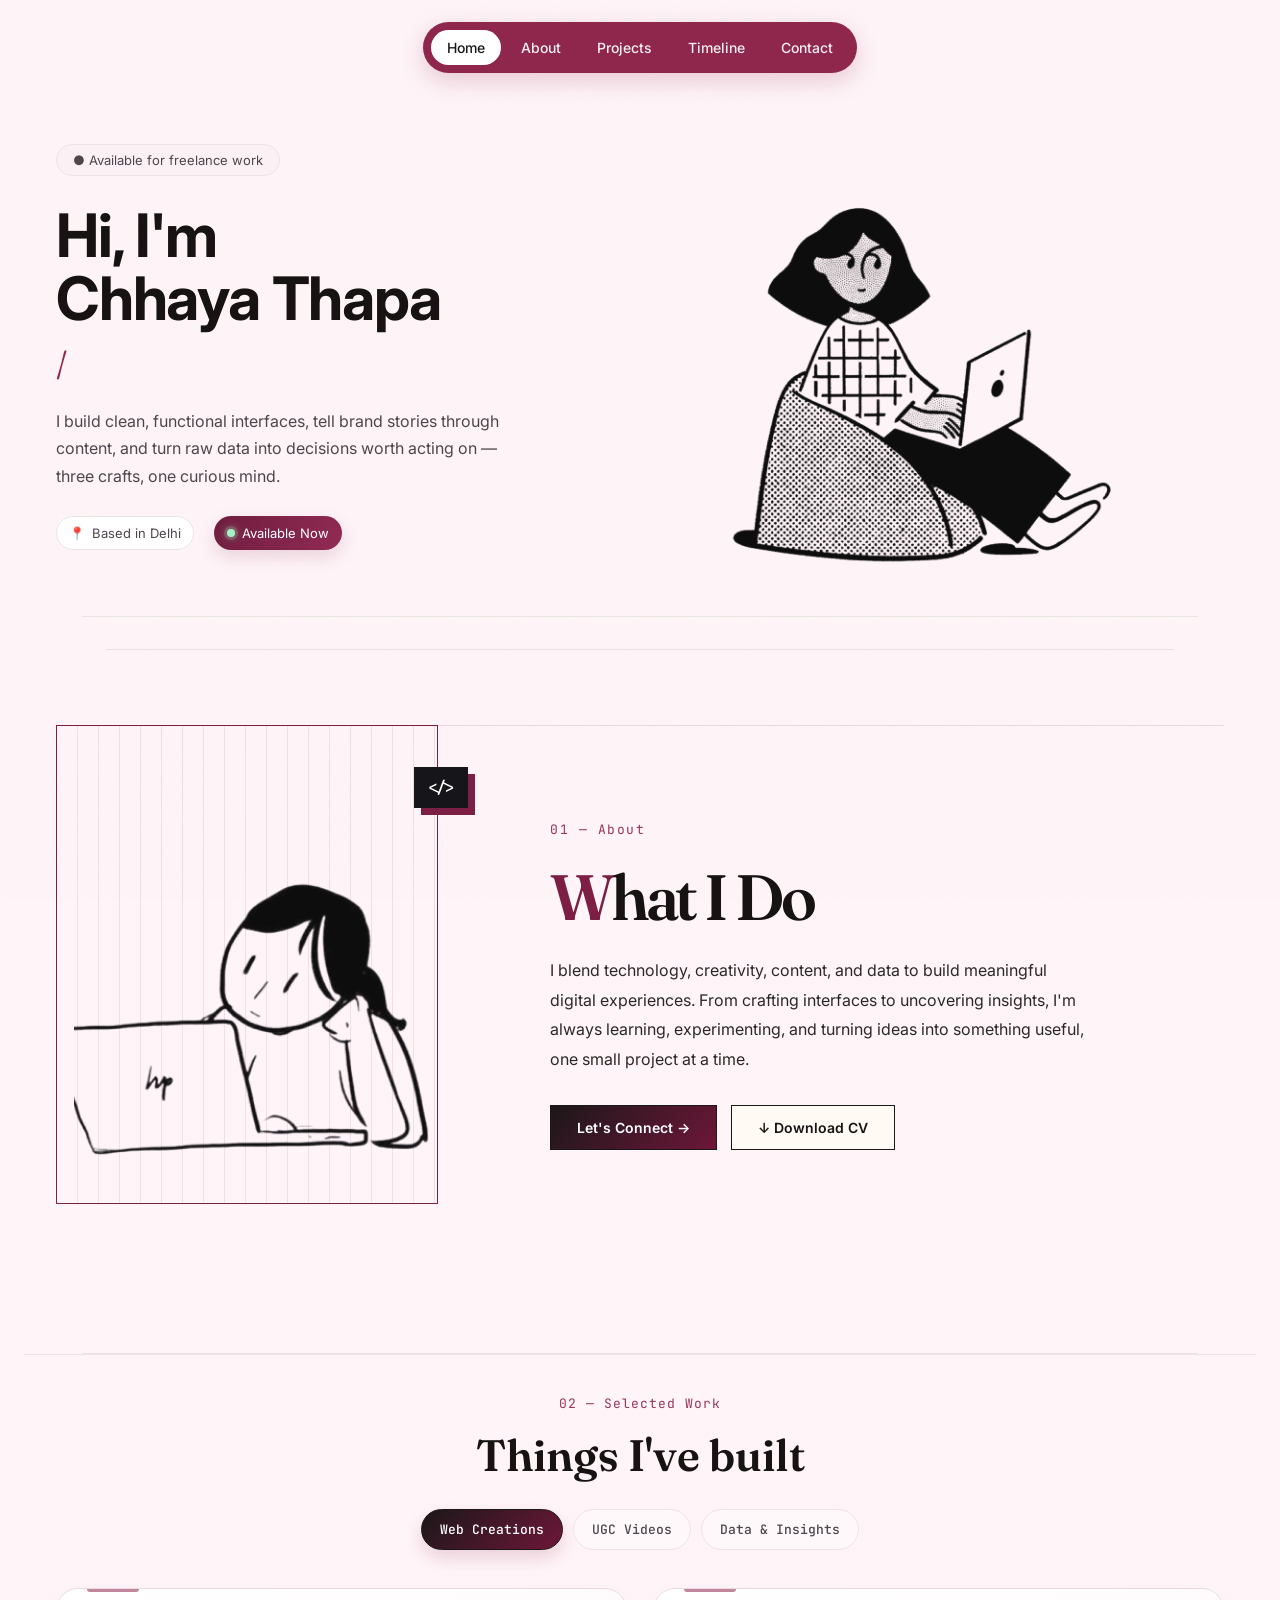
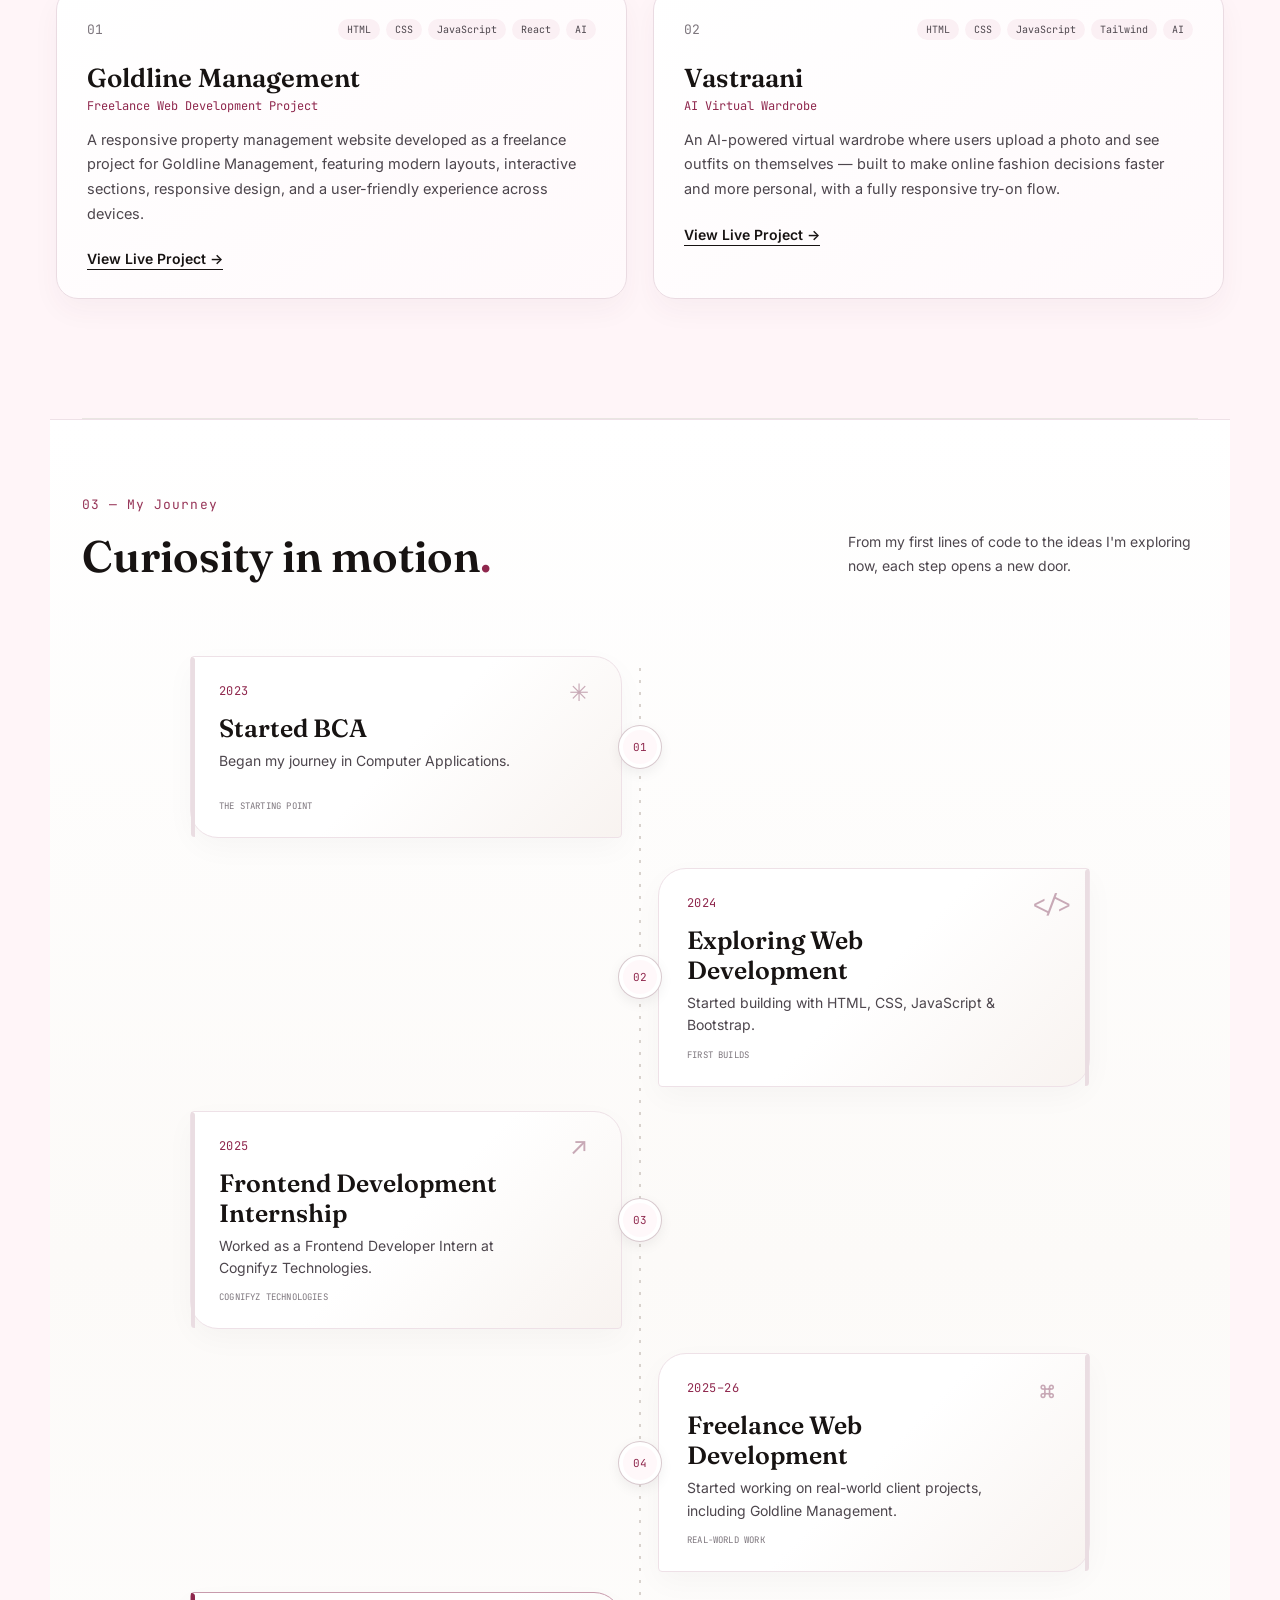
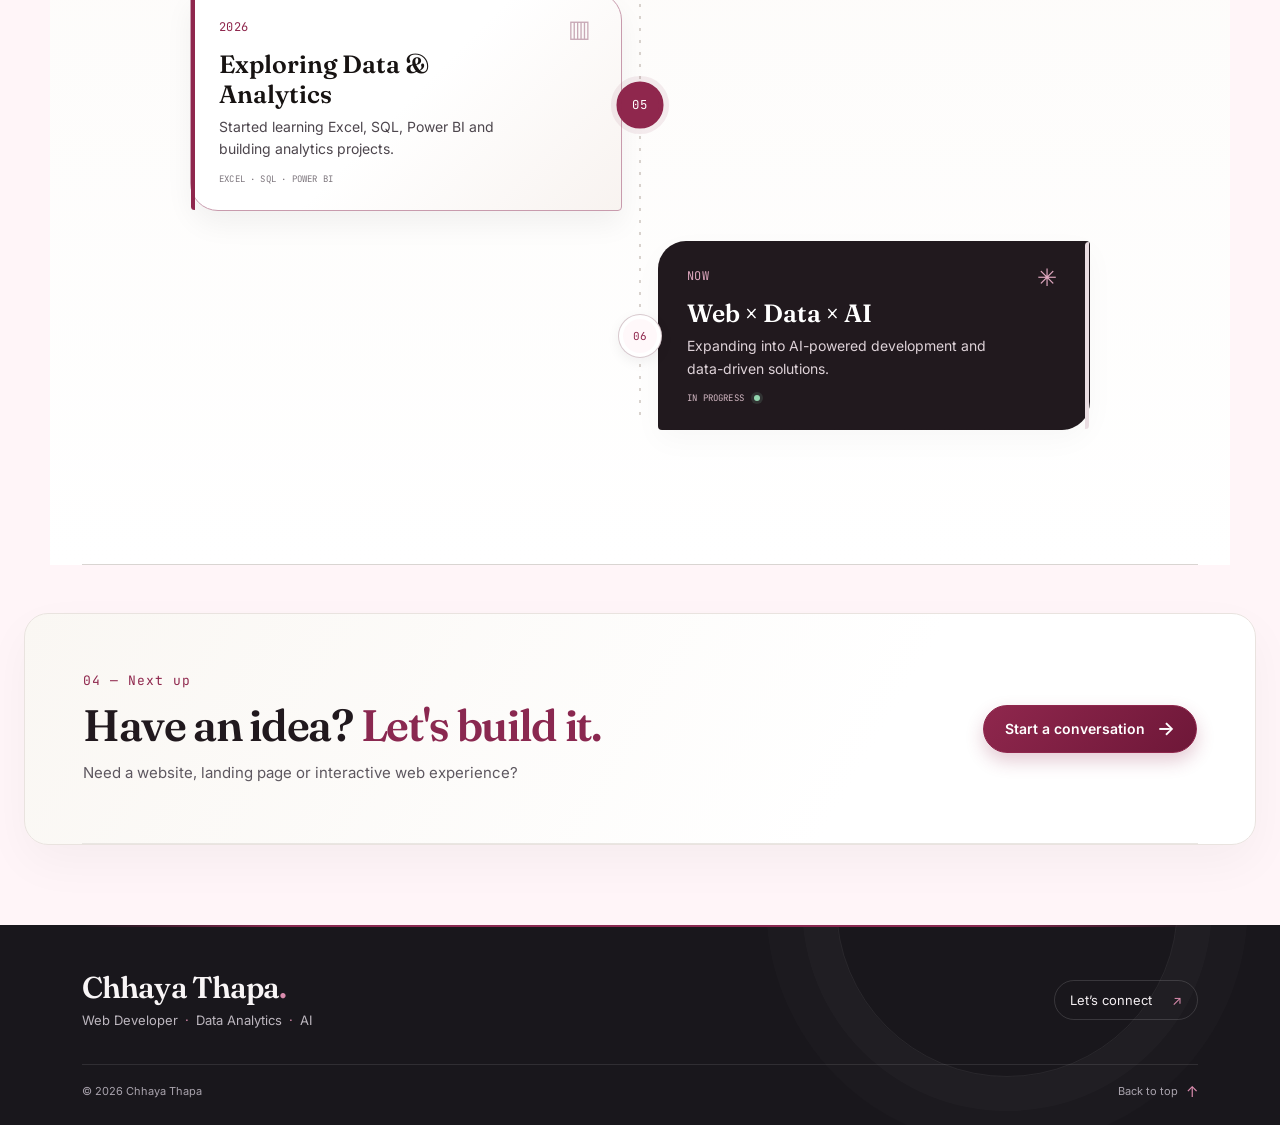
==== index.html @ f6720b54 "first commit" ====
<!DOCTYPE html>
<html lang="en">
  <head>
    <meta charset="UTF-8" />
    <meta name="viewport" content="width=device-width, initial-scale=1.0" />
    <title>
      Chhaya Thapa — Web Developer · Content Creator · Data Analyst
    </title>
    <link rel="preconnect" href="https://fonts.googleapis.com">
    <link rel="preconnect" href="https://fonts.gstatic.com" crossorigin>
    <link href="https://fonts.googleapis.com/css2?family=Fraunces:ital,opsz,wght@0,9..144,500;0,9..144,600;1,9..144,500;1,9..144,600&family=Inter:wght@400;500;600;700;800&family=JetBrains+Mono:wght@400;500&display=swap" rel="stylesheet">
    <link rel="stylesheet" href="style.css" />
  </head>
  <body>
    <div class="noise">
    </div>
    <header class="nav-wrap">
      <nav class="pill-nav">
        <a href="#home" class="nav-link" data-section="home">
          <span>
            Home
          </span>
        </a>
        <a href="#about" class="nav-link" data-section="about">
          <span>
            About
          </span>
        </a>
        <a href="#projects" class="nav-link" data-section="projects">
          <span>
            Projects
          </span>
        </a>
        <a href="#journey" class="nav-link" data-section="journey">
          <span>Timeline</span>
        </a>
        <a href="#contact" class="nav-link" data-section="contact">
          <span>Contact</span>
        </a>
      </nav>
    </header>
    <main>
      <section id="home" class="hero">
        <div class="hero-copy">
          <span class="eyebrow">
            ● Available for freelance work
          </span>
          <h1 class="hero-name">
            Hi, I'm
            <br>
            Chhaya Thapa
          </h1>
          <p class="hero-role">
            <span class="role-loop" id="roleLoop">
            </span>
            <span class="cursor">
              |
            </span>
          </p>
          <p class="hero-desc">
            I build clean, functional interfaces, tell brand stories through content, and turn raw data into decisions worth acting on — three crafts, one curious mind.
          </p>
          <div class="hero-meta">
            <a class="hero-meta-link" href="https://www.google.com/maps/search/?api=1&amp;query=Delhi%2C%20India" target="_blank" rel="noopener noreferrer" aria-label="Open Delhi in Google Maps"><span aria-hidden="true">&#128205;</span> Based in Delhi</a>
            <a class="hero-meta-link" href="https://wa.me/918073522821" target="_blank" rel="noopener noreferrer" aria-label="Message Chhaya on WhatsApp: Available now"><span class="availability-dot" aria-hidden="true"></span> Available Now</a>
          </div>
        </div>
        <div class="hero-art">
          <img src="assets/hero-photo.png" alt="Chhaya at her laptop" class="hero-photo" />
        </div>
      </section>
      <section id="about" class="about">
        <span class="about-rule" aria-hidden="true">
        </span>
        <div class="about-art">
          <img src="assets/about-photo.png" alt="Chhaya working on her laptop" class="about-photo" />
        </div>
        <div class="about-copy">
          <span class="eyebrow-line mono">
            01 — About
          </span>
          <h2>
            What I Do
          </h2>
          <p>
            I blend technology, creativity, content, and data to build meaningful digital experiences. From crafting interfaces to uncovering insights, I'm always learning, experimenting, and turning ideas into something useful, one small project at a time.
          </p>
          <div class="about-cta">
            <a href="contact.html" class="btn btn-primary">
              Let's Connect →
            </a>
            <a href="assets/document/Chhayathapa.pdf" download class="btn btn-outline">
              ↓ Download CV
            </a>
          </div>
        </div>
      </section>
<section id="projects" class="projects">
        <span class="eyebrow-line mono center">02 — Selected Work</span>
        <h2 class="section-heading center">Things I've built</h2>

        <div class="project-tabs" role="tablist" aria-label="Project categories">
          <button class="project-tab active" type="button" role="tab" aria-selected="true" aria-controls="web-creations" id="web-tab" data-project-tab="web-creations">
            Web Creations
          </button>
          <button class="project-tab" type="button" role="tab" aria-selected="false" aria-controls="ugc-videos" id="ugc-tab" data-project-tab="ugc-videos">
            UGC Videos
          </button>
          <button class="project-tab" type="button" role="tab" aria-selected="false" aria-controls="data-insights" id="data-tab" data-project-tab="data-insights">
            Data &amp; Insights
          </button>
        </div>

        <div class="project-panel active" id="web-creations" role="tabpanel" aria-labelledby="web-tab">
          <div class="project-grid">
            <article class="project-card">
              <div class="project-top">
                <span class="project-index mono">01</span>
                <div class="project-stack">
                  <span>HTML</span>
                  <span>CSS</span>
                  <span>JavaScript</span>
                  <span>React</span>
                  <span>AI</span>
                </div>
              </div>
              <h3>Goldline Management</h3>
              <p class="project-sub mono">Freelance Web Development Project</p>
              <p>
                A responsive property management website developed as a freelance project for Goldline Management, featuring modern layouts, interactive sections, responsive design, and a user-friendly experience across devices.
              </p>
              <a href="https://www.goldlinemanagement.com/" target="_blank" rel="noopener" class="project-link">View Live Project →</a>
            </article>

            <article class="project-card">
              <div class="project-top">
                <span class="project-index mono">02</span>
                <div class="project-stack">
                  <span>HTML</span>
                  <span>CSS</span>
                  <span>JavaScript</span>
                  <span>Tailwind</span>
                  <span>AI</span>
                </div>
              </div>
              <h3>Vastraani</h3>
              <p class="project-sub mono">AI Virtual Wardrobe</p>
              <p>
                An AI-powered virtual wardrobe where users upload a photo and see outfits on themselves — built to make online fashion decisions faster and more personal, with a fully responsive try-on flow.
              </p>
              <a href="https://deft-otter-4623ce.netlify.app/" target="_blank" rel="noopener" class="project-link">View Live Project →</a>
            </article>
          </div>
        </div>

        <div class="project-panel" id="ugc-videos" role="tabpanel" aria-labelledby="ugc-tab" hidden>
          <div class="video-grid">
            <article class="video-card">
              <video controls playsinline preload="metadata">
                <source src="assets/videos/ugc-video-1.mp4" type="video/mp4" />
                Your browser does not support video playback.
              </video>
              <div class="video-card-copy">
                <h3>UGC Video 01</h3>
                
              </div>
            </article>

            <article class="video-card">
              <video controls playsinline preload="metadata">
                <source src="assets/videos/ugc-video-2.mp4" type="video/mp4" />
                Your browser does not support video playback.
              </video>
              <div class="video-card-copy">
                <h3>UGC Video 02</h3>
                
              </div>
            </article>
          </div>
        </div>

        <div class="project-panel" id="data-insights" role="tabpanel" aria-labelledby="data-tab" hidden>
          <div class="coming-soon">
            <div class="coming-soon-inner">
              <span class="coming-soon-label">Coming soon</span>
              <h3>Data &amp; Insights</h3>
              <p>A focused collection of dashboards, analyses, and actionable stories is on its way.</p>
            </div>
          </div>
        </div>
      </section>
      <section id="journey" class="journey" aria-labelledby="journey-heading">
        <div class="journey-heading-row">
          <div>
            <span class="eyebrow-line mono">03 — My Journey</span>
            <h2 id="journey-heading" class="section-heading">Curiosity in motion<span class="journey-period">.</span></h2>
          </div>
          <p class="journey-intro">From my first lines of code to the ideas I'm exploring now, each step opens a new door.</p>
        </div>
        <div class="journey-track" aria-label="Career and learning timeline">
          <article class="journey-item"><button class="journey-marker" type="button" aria-pressed="false" aria-label="Highlight 2023, Started BCA">01</button><div class="journey-card"><span class="journey-year mono">2023</span><span class="journey-icon" aria-hidden="true">✳</span><h3>Started BCA</h3><p>Began my journey in Computer Applications.</p><span class="journey-tag mono">The starting point</span></div></article>
          <article class="journey-item"><button class="journey-marker" type="button" aria-pressed="false" aria-label="Highlight 2024, Exploring Web Development">02</button><div class="journey-card"><span class="journey-year mono">2024</span><span class="journey-icon" aria-hidden="true">&lt;/&gt;</span><h3>Exploring Web Development</h3><p>Started building with HTML, CSS, JavaScript &amp; Bootstrap.</p><span class="journey-tag mono">First builds</span></div></article>
          <article class="journey-item"><button class="journey-marker" type="button" aria-pressed="false" aria-label="Highlight 2025, Frontend Development Internship">03</button><div class="journey-card"><span class="journey-year mono">2025</span><span class="journey-icon" aria-hidden="true">↗</span><h3>Frontend Development Internship</h3><p>Worked as a Frontend Developer Intern at Cognifyz Technologies.</p><span class="journey-tag mono">Cognifyz Technologies</span></div></article>
          <article class="journey-item"><button class="journey-marker" type="button" aria-pressed="false" aria-label="Highlight 2025 to 2026, Freelance Web Development">04</button><div class="journey-card"><span class="journey-year mono">2025–26</span><span class="journey-icon" aria-hidden="true">⌘</span><h3>Freelance Web Development</h3><p>Started working on real-world client projects, including Goldline Management.</p><span class="journey-tag mono">Real-world work</span></div></article>
          <article class="journey-item"><button class="journey-marker" type="button" aria-pressed="false" aria-label="Highlight 2026, Exploring Data and Analytics">05</button><div class="journey-card"><span class="journey-year mono">2026</span><span class="journey-icon" aria-hidden="true">▥</span><h3>Exploring Data &amp; Analytics</h3><p>Started learning Excel, SQL, Power BI and building analytics projects.</p><span class="journey-tag mono">Excel · SQL · Power BI</span></div></article>
          <article class="journey-item journey-next is-current"><button class="journey-marker" type="button" aria-pressed="true" aria-label="Highlight now, Web, Data, and AI">06</button><div class="journey-card"><span class="journey-year mono">NOW</span><span class="journey-icon journey-spark" aria-hidden="true">✳</span><h3>Web × Data × AI</h3><p>Expanding into AI-powered development and data-driven solutions.</p><span class="journey-tag mono">In progress <span class="live-dot"></span></span></div></article>
        </div>
      </section>
      <section id="contact" class="contact-cta" aria-labelledby="contact-heading">
        <div class="contact-copy">
          <span class="eyebrow-line mono">04 — Next up</span>
          <h2 id="contact-heading">Have an idea? <span>Let's build it.</span></h2>
          <p>Need a website, landing page or interactive web experience?</p>
        </div>
        <a class="contact-open" href="contact.html">
          Start a conversation <span aria-hidden="true">→</span>
        </a>
      </section>
    </main>
    <footer class="site-footer" aria-label="Portfolio footer">
      <div class="footer-topline" aria-hidden="true"></div>
      <div class="footer-main">
        <div class="footer-brand">
          <a class="footer-name" href="#home">Chhaya Thapa<span>.</span></a>
          <p>Web Developer <i>·</i> Data Analytics <i>·</i> AI</p>
        </div>
        <nav class="footer-socials" aria-label="Contact links">
          <a class="footer-social" href="contact.html">Let’s connect <span aria-hidden="true">↗</span></a>
        </nav>
      </div>
      <div class="footer-bottom">
        <span>© 2026 Chhaya Thapa</span>
        <a href="#home" class="footer-back-top">Back to top <span aria-hidden="true">↑</span></a>
      </div>
    </footer>
    <script src="script.js">
    </script>
  </body>
</html>
---- style.css ----
:root {
  --paper: #fff8fa;
  --ink: #1b1719;
  --soft: #4d464d;
  --muted: #7d767d;
  --line: #eee1e7;
  --badge: #fbf0f4;
  --accent: #8f274d;
  --accent-deep: #6e1738;
  --accent-warm: #d97744;
  --water: #edf5f4;
  --shadow-soft: rgba(27, 23, 25, 0.12);
}
* {
  box-sizing: border-box;
  margin: 0;
  padding: 0;
}
html {
  scroll-behavior: smooth;
}
button,
a[href],
.btn,
.nav-link,
.project-tab,
.journey-marker,
.contact-open,
.hero-meta-link,
.project-link {
  cursor: pointer;
}
section[id] {
  scroll-margin-top: 110px;
}
body {
  background: #fff5f8;
  color: #171312;
  font-family: Inter,sans-serif;
  overflow-x: hidden;
}
.mono {
  font-family: 'JetBrains Mono',monospace;
}
a {
  color: inherit;
  text-decoration: none;
}
img {
  display: block;
  max-width: 100%;
}
.noise {
  position: fixed;
  inset: 0;
  pointer-events: none;
  z-index: 0;
  opacity: .03;
  background-image: url("data:image/svg+xml,%3Csvg xmlns='http://www.w3.org/2000/svg' width='120' height='120'%3E%3Cfilter id='n'%3E%3CfeTurbulence type='fractalNoise' baseFrequency='.9' numOctaves='2' stitchTiles='stitch'/%3E%3C/filter%3E%3Crect width='100%25' height='100%25' filter='url(%23n)'/%3E%3C/svg%3E");
}
.nav-wrap {
  position: sticky;
  top: 0;
  z-index: 5;
  display: flex;
  justify-content: center;
  padding: 22px 24px 0;
}
.pill-nav {
  display: flex;
  gap: 4px;
  padding: 8px;
  border-radius: 999px;
  background: var(--accent);
  box-shadow: 0 8px 24px #8f274d35;
}
.nav-link {
  color: #f2f0ee;
  padding: 9px 16px;
  border-radius: 999px;
  font-size: 14px;
  font-weight: 500;
  transition: background-color .28s ease, color .28s ease, transform .28s ease, box-shadow .25s ease;
}
.nav-link.active {
  background: #fff;
  color: var(--ink);
}
.nav-link:hover {
  background: #ffffff20;
  transform: translateY(-1px);
}
.nav-link.active:hover {
  background: #fff;
}
.nav-link:active,
.btn:active,
.project-tab:active,
.contact-open:active,
.hero-meta-link:active,
.project-link:active {
  transform: scale(0.98);
}
.hero,.about,.projects {
  position: relative;
  z-index: 1;
  width: min(1280px, calc(100% - 48px));
  max-width: none;
  margin: auto;
  padding-left: clamp(18px, 3vw, 32px);
  padding-right: clamp(18px, 3vw, 32px);
}
.hero {
  display: grid;
  grid-template-columns: 1fr 1fr;
  gap: 30px;
  align-items: center;
  padding-top: 28px;
  padding-bottom: 24px;
  min-height: 420px;
}
.eyebrow {
  display: inline-block;
  margin-bottom: 28px;
  padding: 7px 16px;
  border: 1px solid var(--line);
  border-radius: 999px;
  background: var(--badge);
  color: var(--soft);
  font-size: 13px;
}
.hero-name {
  margin-bottom: 14px;
  font-size: clamp(40px,5.4vw,60px);
  line-height: 1.05;
  letter-spacing: -.02em;
}
.hero-role {
  min-height: 42px;
  margin-bottom: 22px;
  color: var(--accent);
  font: italic 600 clamp(24px,2.6vw,32px) Fraunces,serif;
}
.cursor {
  animation: blink 1s step-start infinite;
}
@keyframes blink {
  50% {
    opacity: 0;
  }
}
.hero-desc {
  max-width: 480px;
  margin-bottom: 26px;
  color: var(--soft);
  font-size: 16px;
  line-height: 1.7;
}
.hero-meta {
  display: flex;
  gap: 20px;
  flex-wrap: wrap;
  color: var(--soft);
  font-size: 14px;
}
.hero-meta-link {
  display: inline-flex;
  align-items: center;
  gap: 7px;
  padding: 8px 12px;
  border: 1px solid #e9e6e2;
  border-radius: 999px;
  background: #fff;
  color: var(--soft);
  font-size: 13px;
  transition: border-color .2s ease, background-color .2s ease, color .2s ease, transform .2s ease, box-shadow .2s ease;
}
.hero-meta-link:hover {
  transform: translateY(-2px) scale(1.01);
  border-color: #d8bdc8;
  background: linear-gradient(135deg, #fff9f8 0%, #fef3ee 100%);
  color: var(--ink);
  box-shadow: 0 7px 16px #16151a0d;
}
.hero-meta-link:focus-visible { outline: 2px solid var(--accent); outline-offset: 3px; }
.availability-dot { width: 8px; height: 8px; border-radius: 50%; background: #38a878; box-shadow: 0 0 0 3px #38a87820; }
.hero-art {
  display: flex;
  justify-content: center;
  align-items: center;
  padding-top: 12px;
}
.hero-photo {
  width: min(100%, 480px);
  max-width: 480px;
  filter: grayscale(1) contrast(1.05);
  opacity: 0.95;
}
#about.about {
  position: relative;
  isolation: isolate;
  display: grid;
  grid-template-columns: minmax(250px,.75fr) minmax(0,1.25fr);
  gap: clamp(42px,7vw,100px);
  margin-top: 32px;
  padding-top: 76px;
  padding-bottom: 128px;
  border-top: 0;
}
#about.about::before {
  content: "";
  position: absolute;
  inset: 0 max(32px,calc((100vw - 1116px)/2)) 0;
  z-index: -1;
  background: transparent;
  border-block: 1px solid #eedfe5;
}
#about .about-rule {
  position: absolute;
  top: 76px;
  left: 32px;
  right: 32px;
  height: 1px;
  background: #e8d7df;
}
#about .about-art {
  position: relative;
  display: flex;
  justify-content: flex-start;
  padding: 18px 0 0 18px;
}
#about .about-art::before {
  content: "";
  position: absolute;
  inset: 0 22px 22px 0;
  border: 1px solid #7d1f45;
  background: repeating-linear-gradient(90deg,transparent 0 20px,#7d1f451a 20px 21px);
}
#about .about-art::after {
  content: "</>";
  position: absolute;
  z-index: 2;
  right: -8px;
  top: 42px;
  padding: 10px 12px;
  background: #16151a;
  color: #fff;
  font: 500 16px 'JetBrains Mono',monospace;
  box-shadow: 7px 7px 0 #7d1f45;
}
#about .about-photo {
  position: relative;
  z-index: 1;
  width: 100%;
  max-width: 390px;
  aspect-ratio: 4/5;
  object-fit: cover;
  filter: saturate(.88);
  transition: transform .45s ease,filter .45s ease;
}
#about .about-art:hover .about-photo {
  transform: translate(7px,-7px);
  filter: saturate(1);
}
#about .about-copy {
  position: relative;
  max-width: 590px;
  padding: 20px 0 0;
}
#about .eyebrow-line {
  margin-bottom: 22px;
  letter-spacing: .12em;
}
#about h2 {
  margin-bottom: 23px;
  font-size: clamp(42px,5vw,66px);
  letter-spacing: -.055em;
}
#about h2::first-letter {
  color: #7d1f45;
}
#about p {
  max-width: 540px;
  margin-bottom: 0;
  font-size: 16px;
  line-height: 1.85;
}
#about .about-cta {
  margin-top: 31px;
}
#about .btn {
  border-radius: 0;
}
#about .btn-outline {
  background: #fffaf4;
}
.about {
  display: grid;
  grid-template-columns: .8fr 1.2fr;
  gap: 56px;
  align-items: center;
  padding-top: 34px;
  padding-bottom: 110px;
  border-top: 0;
}
.about-art {
  display: flex;
  justify-content: center;
}
.about-photo {
  width: 100%;
  max-width: 420px;
  filter: grayscale(1) contrast(1.15);
  opacity: 0.95;
}
.eyebrow-line {
  display: block;
  margin-bottom: 18px;
  color: rgba(143, 39, 77, 0.94);
  font-size: 13px;
  letter-spacing: .08em;
}
.about h2,.section-heading {
  margin-bottom: 20px;
  font: 600 clamp(30px,3.4vw,42px)/1.15 Fraunces,serif;
}
.about p {
  max-width: 580px;
  margin-bottom: 32px;
  color: #2b2928;
  font-size: 16px;
  line-height: 1.75;
}
.about-cta {
  display: flex;
  gap: 14px;
  flex-wrap: wrap;
}
.btn {
  display: inline-flex;
  align-items: center;
  padding: 13px 26px;
  border: 1.5px solid var(--ink);
  border-radius: 999px;
  font-size: 14px;
  font-weight: 600;
  transition: transform .18s ease, box-shadow .18s ease, background .18s ease, border-color .18s ease, color .18s ease;
}
.btn:hover {
  transform: translateY(-2px) scale(1.01);
  box-shadow: 0 12px 22px rgba(127, 36, 76, 0.12);
}
.btn-primary {
  background: linear-gradient(135deg, var(--ink) 0%, var(--accent-deep) 100%);
  color: #fff;
}
.btn-primary:hover {
  background: linear-gradient(135deg, var(--accent) 0%, var(--accent-deep) 100%);
  border-color: var(--accent);
}
.btn-outline:hover {
  background: var(--ink);
  color: #fff;
}
.projects {
  padding-top: 40px;
  padding-bottom: 120px;
  border-top: 1px solid var(--line);
}
.journey {
  position: relative;
  z-index: 1;
  width: min(1280px, calc(100% - 48px));
  max-width: none;
  margin: 0 auto;
  padding: 62px clamp(18px, 3vw, 32px) 120px;
  border-top: 1px solid var(--line);
}
.journey .section-heading { margin-bottom: 12px; }
.journey-period { color: var(--accent); }
.journey-intro {
  max-width: 480px;
  margin: 0 auto 48px;
  color: var(--soft);
  font-size: 14px;
  line-height: 1.7;
  text-align: center;
}
.journey-track {
  --journey-line: #e2d9d4;
  position: relative;
  display: grid;
  grid-template-columns: repeat(5, minmax(0, 1fr));
  gap: 18px;
}
.journey-track::before {
  content: "";
  position: absolute;
  top: 19px;
  right: 9%;
  left: 9%;
  height: 1px;
  background: linear-gradient(90deg, var(--accent), var(--journey-line) 82%);
}
.journey-item { position: relative; min-width: 0; }
.journey-marker {
  position: relative;
  z-index: 1;
  display: grid;
  width: 39px;
  height: 39px;
  margin: 0 0 16px 12px;
  place-items: center;
  border: 1px solid #d8c9ce;
  border-radius: 50%;
  background: var(--paper);
  color: var(--accent);
  cursor: pointer;
  font: 11px 'JetBrains Mono', monospace;
  transition: transform .2s ease, background .2s ease, color .2s ease, box-shadow .2s ease;
}
.journey-item.is-current .journey-marker,
.journey-marker:hover,
.journey-marker:focus-visible {
  transform: scale(1.1);
  border-color: var(--accent);
  outline: none;
  background: var(--accent);
  color: #fff;
  box-shadow: 0 0 0 5px #7d1f4514;
}
.journey-card {
  min-height: 174px;
  padding: 18px 16px;
  border: 1px solid var(--line);
  background: linear-gradient(150deg, #fff 65%, #fbf7f4);
  transition: transform .22s ease, border-color .22s ease, box-shadow .22s ease;
}
.journey-item.is-current .journey-card,
.journey-item:hover .journey-card {
  transform: translateY(-4px);
  border-color: #c89bad;
  box-shadow: 0 14px 28px #16151a0d;
}
.journey-year {
  display: block;
  margin-bottom: 12px;
  color: var(--accent);
  font-size: 12px;
  letter-spacing: .04em;
}
.journey-card h3 {
  margin-bottom: 7px;
  font: 600 19px/1.2 Fraunces, serif;
}
.journey-card p { min-height: 40px; color: var(--soft); font-size: 12px; line-height: 1.6; }
.journey-tag {
  display: inline-block;
  margin-top: 12px;
  color: var(--muted);
  font-size: 9px;
  letter-spacing: .02em;
  text-transform: uppercase;
}
.journey-next .journey-card { border-style: dashed; }
.journey-heading-row { display: flex; align-items: end; justify-content: space-between; gap: 32px; margin-bottom: 50px; }
.journey-heading-row .section-heading { margin-bottom: 0; }
.journey-heading-row .journey-intro { max-width: 340px; margin: 0 0 4px; text-align: left; }
.journey-track { display: grid; grid-template-columns: repeat(3, minmax(0, 1fr)); gap: 18px; }
.journey-track::before { display: none; }
.journey-item { padding-top: 28px; }
.journey-marker { position: absolute; top: 0; left: 18px; width: 34px; height: 34px; margin: 0; border-radius: 10px; }
.journey-card { position: relative; min-height: 205px; padding: 22px; border-radius: 3px 22px 3px 22px; background: linear-gradient(145deg,#fff 45%,#faf5f3); }
.journey-card::before { content: ""; position: absolute; inset: 0 auto 0 0; width: 3px; background: #eadde2; transition: background .2s ease; }
.journey-item.is-current .journey-card::before,.journey-item:hover .journey-card::before { background: var(--accent); }
.journey-card h3 { max-width: 240px; font-size: 21px; }
.journey-card p { max-width: 270px; min-height: 38px; font-size: 13px; }
.journey-year { font-size: 13px; }
.journey-icon { position: absolute; top: 17px; right: 18px; color: #c8a9b6; font: 22px 'JetBrains Mono', monospace; }
.journey-next .journey-card { background: #21191e; color: #fff; border-color: #21191e; }
.journey-next .journey-card p { color: #ded2d8; }
.journey-next .journey-year,.journey-next .journey-icon { color: #dfa8bf; }
.journey-next .journey-tag { color: #d2b7c2; }
.live-dot { display: inline-block; width: 6px; height: 6px; margin-left: 5px; border-radius: 50%; background: #93d6af; box-shadow: 0 0 0 3px #93d6af24; }
.journey {
  max-width: 1180px;
  padding: 76px 32px 132px;
  overflow: hidden;
  background: linear-gradient(180deg, #fff 0%, #fcfaf8 48%, #fff 100%);
}
.journey-heading-row { margin-bottom: 68px; }
.journey-heading-row .journey-intro { max-width: 350px; }
.journey-track {
  --journey-progress: 0%;
  display: grid;
  grid-template-columns: 1fr;
  gap: 24px;
  max-width: 900px;
  margin: 0 auto;
}
.journey-track::before {
  display: block;
  top: 18px; bottom: 18px; left: 50%; right: auto;
  width: 2px; height: auto;
  background: repeating-linear-gradient(to bottom, #d8d2cd 0 3px, transparent 3px 12px);
  transform: translateX(-50%);
}
.journey-track::after {
  content: ""; position: absolute; z-index: 0;
  top: 18px; left: calc(50% - 1px); width: 2px;
  height: var(--journey-progress); background: var(--accent);
  transition: height .2s ease;
}
.journey-item {
  display: flex; position: relative; min-height: 194px;
  padding: 0 52% 0 0; align-items: center;
  opacity: 0; transform: translateY(24px);
  transition: opacity .55s ease, transform .55s ease;
}
.journey-item.is-visible { opacity: 1; transform: translateY(0); }
.journey-item:nth-child(even) { justify-content: flex-end; padding: 0 0 0 52%; }
.journey-marker {
  position: absolute; z-index: 2; top: 50%; left: 50%;
  width: 42px; height: 42px; margin: 0; border: 4px solid #fff;
  border-radius: 50%; background: var(--paper);
  box-shadow: 0 0 0 1px #d8c9ce, 0 4px 14px #16151a12;
  transform: translate(-50%, -50%);
}
.journey-item.is-current .journey-marker,.journey-marker:hover,.journey-marker:focus-visible {
  transform: translate(-50%, -50%) scale(1.12);
}
.journey-card {
  width: 100%; min-height: 168px; padding: 24px 28px;
  border-radius: 4px 28px 4px 28px; box-shadow: 0 10px 30px #16151a08;
}
.journey-item:nth-child(even) .journey-card { border-radius: 28px 4px 28px 4px; }
.journey-card::before { width: 4px; border-radius: inherit; }
.journey-item:nth-child(even) .journey-card::before { inset: 0 0 0 auto; }
.journey-card h3 { font-size: clamp(20px, 2.2vw, 25px); }
.journey-card p { max-width: 330px; font-size: 14px; }
.journey-icon { top: 23px; right: 25px; font-size: 24px; }
.journey-item:nth-child(even) .journey-icon { right: auto; left: 25px; }
.journey-year { font-size: 12px; }
.journey-item:not(.journey-next) .journey-card { background: linear-gradient(135deg,#fff 50%,#f8f3f0); }
.journey-item.is-current .journey-card { border-color: #c89bad; }
@media (max-width: 700px) {
  .journey { padding: 56px 24px 90px; }
  .journey-track { gap: 14px; }
  .journey-track::before,.journey-track::after { left: 21px; }
  .journey-item,.journey-item:nth-child(even) {
    min-height: 0; padding: 12px 0 12px 56px; justify-content: flex-start;
  }
  .journey-marker { top: 50%; left: 21px; width: 40px; height: 40px; }
  .journey-card,.journey-item:nth-child(even) .journey-card {
    min-height: 0; padding: 22px 20px; border-radius: 4px 22px 4px 22px;
  }
  .journey-item:nth-child(even) .journey-card::before { inset: 0 auto 0 0; }
  .journey-item:nth-child(even) .journey-icon { right: 20px; left: auto; }
  .journey-card p { min-height: 0; }
}
@media (prefers-reduced-motion: reduce) {
  .journey-item { opacity: 1; transform: none; transition: none; }
  html { scroll-behavior: auto; }
}
.center {
  text-align: center;
}
.section-heading {
  margin-bottom: 48px;
  font-size: clamp(30px,3.6vw,44px);
}
.project-grid {
  display: grid;
  grid-template-columns: repeat(2,1fr);
  gap: 26px;
}
.project-card {
  position: relative;
  overflow: hidden;
  padding: 30px;
  border: 1px solid #eadbe2;
  border-radius: 22px;
  background: linear-gradient(145deg, #fff 0%, #fff9fb 100%);
  box-shadow: 0 12px 28px #62243a0b;
  transition: transform .24s ease, border-color .24s ease, box-shadow .24s ease;
}
.project-card::before {
  content: "";
  position: absolute;
  top: 0;
  left: 30px;
  width: 52px;
  height: 3px;
  border-radius: 0 0 4px 4px;
  background: var(--accent);
  opacity: .55;
  transition: width .24s ease, opacity .24s ease;
}
.project-card:hover {
  transform: translateY(-5px);
  border-color: #d8b5c4;
  box-shadow: 0 18px 36px #62243a16;
}
.project-card:hover::before {
  width: calc(100% - 60px);
  opacity: 1;
}
.project-top {
  display: flex;
  justify-content: space-between;
  align-items: center;
  margin-bottom: 22px;
}
.project-index {
  color: var(--muted);
  font-size: 13px;
}
.project-stack {
  display: flex;
  gap: 6px;
  justify-content: flex-end;
  flex-wrap: wrap;
}
.project-stack span {
  padding: 4px 9px;
  border-radius: 999px;
  background: var(--badge);
  color: var(--soft);
  font: 10px 'JetBrains Mono',monospace;
}
.project-card h3 {
  margin-bottom: 4px;
  font: 600 26px Fraunces,serif;
}
.project-sub {
  margin-bottom: 14px!important;
  color: var(--accent)!important;
  font-size: 12px!important;
}
.project-card>p:not(.project-sub) {
  margin-bottom: 22px;
  color: var(--soft);
  font-size: 14.5px;
  line-height: 1.7;
}
.project-link {
  padding-bottom: 2px;
  border-bottom: 1.5px solid;
  font-size: 14px;
  font-weight: 600;
}
.project-link:hover {
  color: var(--accent);
  border-color: var(--accent);
}
.project-tabs {
  display: flex;
  justify-content: center;
  gap: 10px;
  flex-wrap: wrap;
  margin: -20px 0 38px;
}
.project-tab {
  padding: 11px 18px;
  border: 1px solid var(--line);
  border-radius: 999px;
  background: var(--paper);
  color: var(--soft);
  cursor: pointer;
  font: 500 13px 'JetBrains Mono', monospace;
  transition: transform .18s ease, border-color .18s ease, background .18s ease, color .18s ease, box-shadow .18s ease;
}
.project-tab:hover,
.project-tab:focus-visible {
  border-color: var(--accent);
  color: var(--accent);
  outline: none;
  transform: translateY(-1px);
  box-shadow: 0 8px 16px rgba(143, 39, 77, 0.08);
}
.project-tab.active {
  border-color: var(--ink);
  background: linear-gradient(135deg, var(--ink) 0%, var(--accent-deep) 100%);
  color: #fff;
  box-shadow: 0 8px 18px rgba(143, 39, 77, 0.18);
}
.project-panel {
  display: none;
  animation: panel-in .3s ease both;
}
.project-panel.active {
  display: block;
}
.video-grid {
  display: grid;
  grid-template-columns: repeat(2, minmax(0, 1fr));
  gap: 26px;
}
.video-card {
  overflow: hidden;
  border: 1px solid var(--line);
  border-radius: 24px;
  background: var(--badge);
}
.video-card video {
  width: 100%;
  aspect-ratio: 9 / 16;
  max-height: 560px;
  background: var(--ink);
  object-fit: cover;
}
.video-card-copy {
  padding: 18px 20px 20px;
}
.video-card h3 {
  margin-bottom: 5px;
  font: 600 23px Fraunces, serif;
}
.coming-soon {
  display: grid;
  min-height: 300px;
  place-items: center;
  border: 1px dashed #cfc8c0;
  border-radius: 24px;
  background: linear-gradient(135deg, var(--badge), var(--paper));
  text-align: center;
}
.coming-soon-inner {
  max-width: 360px;
  padding: 32px;
}
.coming-soon-label {
  display: inline-block;
  margin-bottom: 16px;
  color: var(--accent);
  font: 500 12px 'JetBrains Mono', monospace;
  letter-spacing: .08em;
  text-transform: uppercase;
}
.coming-soon h3 {
  margin-bottom: 12px;
  font: 600 clamp(28px, 4vw, 42px) Fraunces, serif;
}
.coming-soon p {
  color: var(--soft);
  line-height: 1.6;
}
@keyframes panel-in {
  from {
    opacity: 0;
    transform: translateY(8px);
  }
  to {
    opacity: 1;
    transform: translateY(0);
  }
}
@media(max-width:860px) {
  .hero {
    grid-template-columns: 1fr;
    padding-top: 40px;
  }
  .hero-art {
    display: none;
  }
  .about {
    grid-template-columns: 1fr;
  }
  .about-art {
    max-width: 320px;
    margin: auto;
  }
  .about-photo {
    max-width: 280px;
  }
  .project-grid {
    grid-template-columns: 1fr;
  }
  .video-grid {
    grid-template-columns: 1fr;
  }
  .nav-link {
    padding: 9px 14px;
    font-size: 13px;
  }
  .journey { padding-top: 50px; }
  .journey-heading-row { display: block; margin-bottom: 36px; }
  .journey-heading-row .journey-intro { margin: 14px 0 0; }
  .journey-track { grid-template-columns: repeat(2, minmax(0, 1fr)); gap: 14px; }
  .journey-item { padding-top: 25px; }
  .journey-card { min-height: 205px; padding: 18px 15px; }
  .journey-marker { left: 12px; }
  .journey-card p { min-height: 0; }
}
@media(max-width:420px) {
  .about-photo {
    max-width: 220px;
  }
  .journey { padding-right: 25px; padding-left: 25px; }
  .journey-intro { margin-bottom: 34px; }
  .journey-track { grid-template-columns: 1fr; gap: 12px; }
  .journey-item { padding-top: 22px; }
  .journey-marker { left: 13px; width: 32px; height: 32px; }
  .journey-card { min-height: 0; padding: 20px; }
  .journey-card h3 { font-size: 20px; }
}
@media(max-width:860px) and (min-width:701px) {
  .journey-track { grid-template-columns: 1fr; }
  .journey-item { padding-right: 52%; }
  .journey-item:nth-child(even) { padding-right: 0; padding-left: 52%; }
  .journey-marker { left: 50%; }
}
@media(max-width:700px) {
  .journey-track { grid-template-columns: 1fr; }
  .journey-track::before,.journey-track::after { left: 21px; }
  .journey-item,.journey-item:nth-child(even) { padding: 12px 0 12px 56px; }
  .journey-marker { left: 21px; }
  .journey-item:nth-child(even) .journey-card::before { inset: 0 auto 0 0; }
  .journey-item:nth-child(even) .journey-icon { right: 20px; left: auto; }
}
/* Keep the timeline icon in a dedicated corner on wide cards. */
@media (min-width: 701px) {
  .journey-card { padding: 26px 76px 24px 28px; }
  .journey-item:nth-child(even) .journey-card { padding-right: 76px; padding-left: 28px; }
  .journey-icon,
  .journey-item:nth-child(even) .journey-icon {
    top: 24px;
    right: 26px;
    left: auto;
    width: 32px;
    text-align: center;
    line-height: 1;
  }
  .journey-year { min-height: 16px; margin-bottom: 14px; }
  .journey-card h3 { max-width: 100%; }
}
.contact-cta {
  position: relative;
  z-index: 1;
  display: flex;
  align-items: center;
  justify-content: space-between;
  gap: 32px;
  width: min(1280px, calc(100% - 48px));
  max-width: none;
  margin: 48px auto 80px;
  padding: clamp(30px, 5vw, 58px);
  overflow: hidden;
  border: 1px solid #e9e3df;
  border-radius: 24px;
  background: linear-gradient(120deg, #faf7f3 0%, #fff 68%);
  box-shadow: 0 18px 48px #24191d0a;
  transition: border-color .25s ease, box-shadow .25s ease, transform .25s ease;
}
.contact-cta:hover { border-color: #d5b8c3; box-shadow: 0 22px 54px #24191d12; transform: translateY(-2px); }
.contact-copy {
  position: relative;
  z-index: 1;
  display: block;
  flex: 1 1 auto;
  min-width: 0;
  padding: 0;
  border: 0;
  border-radius: 0;
  background: transparent;
  color: var(--ink);
  box-shadow: none;
}
.contact-copy .eyebrow-line { margin-bottom: 12px; color: var(--accent); }
.contact-copy h2 {
  margin-bottom: 10px;
  font: 600 clamp(30px, 4vw, 44px)/1.12 Fraunces, serif;
  letter-spacing: -.03em;
  color: #21191e;
}
.contact-copy h2 span { color: #8a2850; }
.contact-copy p { max-width: 540px; color: #5e5860; font-size: 15px; line-height: 1.7; }
.contact-open {
  position: relative;
  z-index: 1;
  display: inline-flex;
  flex: 0 0 auto;
  align-items: center;
  justify-content: center;
  gap: 12px;
  min-height: 48px;
  padding: 0 21px;
  border: 1px solid var(--accent);
  border-radius: 999px;
  background: linear-gradient(135deg, var(--accent) 0%, var(--accent-deep) 100%);
  color: #fff;
  font: 600 14px Inter, sans-serif;
  cursor: pointer;
  transition: transform .2s ease, background .2s ease, box-shadow .2s ease;
  box-shadow: 0 8px 18px rgba(143, 39, 77, 0.24);
}
.contact-open:hover {
  transform: translateY(-2px) scale(1.01);
  background: linear-gradient(135deg, var(--accent-deep) 0%, var(--accent) 100%);
  box-shadow: 0 10px 22px rgba(143, 39, 77, 0.26);
}
.contact-open span { font-size: 19px; transition: transform .2s ease; }
.contact-open:hover span { transform: translateX(4px); }
@media (max-width: 700px) {
  .nav-wrap { padding: 12px 10px 0; }
  .pill-nav { gap: 1px; padding: 5px; }
  .nav-link { padding: 8px 8px; font-size: 11px; }
  .contact-cta { display: block; margin: 40px 20px 56px; padding: 28px 24px; border-radius: 22px; }
  .contact-open { margin-top: 22px; }
}
main > section[id]::after {
  content: "";
  position: absolute;
  z-index: 2;
  bottom: 0;
  left: 50%;
  width: min(1116px, calc(100vw - 48px));
  height: 1px;
  background: #e9e6e2;
  transform: translateX(-50%);
  pointer-events: none;
}
#about.about::after { background: #e9e6e2; }
#journey::after { height: 1px; background: #d9d5d2; }

/* Standalone inquiry page */
.contact-page-body { min-height: 100vh; background: #f8f8fc; color: #211f32; }
.contact-page-nav {
  display:flex; align-items:center; justify-content:space-between;
  max-width:1180px; margin:0 auto; padding:24px 32px;
}
.contact-back { display:inline-flex; align-items:center; gap:10px; color:#5a5870; font-size:13px; font-weight:600; }
.contact-back:first-letter { color:#746bc3; }
.contact-back:hover { color:#746bc3; }
.contact-page-mark { color:#79768b; font-size:11px; letter-spacing:.1em; }
.contact-page-mark i,.contact-form-badge i {
  display:inline-block; width:7px; height:7px; margin-left:5px;
  border-radius:50%; background:#8b82d5; box-shadow:0 0 0 4px #8b82d51a;
}
.contact-page { max-width:1180px; margin:0 auto; padding:0 32px 100px; }
.contact-page-hero {
  position:relative; display:flex; min-height:290px; flex-direction:column;
  align-items:center; justify-content:center; overflow:hidden;
  padding:45px 24px 70px; border-radius:0 0 30px 30px;
  background:linear-gradient(135deg,#eeedfa 0%,#e7e8f7 55%,#f3f1fa 100%);
  text-align:center;
}
.contact-page-hero::before,.contact-page-hero::after {
  content:""; position:absolute; border:1px solid #fff9; border-radius:50%; pointer-events:none;
}
.contact-page-hero::before { width:360px; height:360px; top:-240px; left:-110px; }
.contact-page-hero::after { width:420px; height:420px; right:-190px; bottom:-310px; }
.contact-page-kicker { margin-bottom:16px; color:#716aa9; font:500 11px 'JetBrains Mono',monospace; letter-spacing:.14em; }
.contact-page-hero h1 { margin-bottom:14px; color:#211f32; font:600 clamp(36px,5vw,58px)/1.08 Fraunces,serif; letter-spacing:-.04em; }
.contact-page-hero h1 span { color:#8177cf; }
.contact-page-hero p { max-width:540px; color:#68667a; font-size:15px; line-height:1.7; }
.contact-info-row {
  position:relative; z-index:1; display:grid; grid-template-columns:repeat(2,minmax(0,1fr));
  gap:18px; width:min(850px,calc(100% - 56px)); margin:-38px auto 0;
}
.contact-info-card {
  display:flex; align-items:center; gap:16px; min-height:100px; padding:20px 23px;
  border:1px solid #eeedf4; border-radius:14px; background:#fff; color:#272538;
  box-shadow:0 12px 30px #2924480d; transition:transform .22s ease,box-shadow .22s ease,border-color .22s ease;
}
.contact-info-card:hover { transform:translateY(-4px); border-color:#cbc7ee; box-shadow:0 18px 34px #29244814; }
.contact-info-icon {
  display:grid; flex:0 0 42px; width:42px; height:42px; place-items:center;
  border:1px solid #e5e2f6; border-radius:12px; background:#f4f3fc; color:#766dc4; font-size:20px;
}
.contact-info-card small,.contact-info-card strong,.contact-info-card em { display:block; }
.contact-info-card small { margin-bottom:5px; color:#858297; font:500 10px 'JetBrains Mono',monospace; letter-spacing:.08em; }
.contact-info-card strong { font-size:14px; font-weight:600; }
.contact-info-card em { margin-top:4px; color:#898799; font-size:11px; font-style:normal; }
.contact-form-layout {
  display:grid; grid-template-columns:minmax(220px,.7fr) minmax(0,1.3fr);
  gap:clamp(40px,8vw,100px); align-items:start; padding:72px 36px 0;
}
.contact-form-badge {
  display:inline-flex; align-items:center; gap:7px; margin-bottom:20px; padding:7px 11px;
  border:1px solid #e6e3f4; border-radius:999px; background:#f0effa; color:#69638f;
  font:500 10px 'JetBrains Mono',monospace; letter-spacing:.04em;
}
.contact-form-badge i { width:6px; height:6px; margin:0; background:#8a80ce; box-shadow:none; }
.contact-form-intro h2 { margin-bottom:12px; color:#242235; font:600 clamp(28px,3vw,36px)/1.15 Fraunces,serif; letter-spacing:-.025em; }
.contact-form-intro p { max-width:320px; color:#6f6d7e; font-size:14px; line-height:1.75; }
.contact-response-note {
  display:flex; align-items:flex-start; gap:10px; max-width:320px; margin-top:26px;
  padding-top:18px; border-top:1px solid #e7e5ef; color:#858296; font-size:12px; line-height:1.6;
}
.contact-response-note span { color:#8278ca; }
.project-inquiry-form { display:grid; grid-template-columns:repeat(2,minmax(0,1fr)); gap:16px 14px; }
.form-field { display:flex; min-width:0; flex-direction:column; gap:7px; }
.form-field-wide { grid-column:1/-1; }
.form-field label { color:#555367; font-size:11px; font-weight:600; }
.form-field input,.form-field select,.form-field textarea {
  width:100%; min-height:46px; padding:12px 14px; border:1px solid #e5e4ee; border-radius:9px;
  outline:none; background:#f0eff8; color:#29273b; font:400 13px Inter,sans-serif;
  transition:border-color .2s ease,background .2s ease,box-shadow .2s ease;
}
.form-field textarea { min-height:135px; resize:vertical; line-height:1.6; }
.form-field input::placeholder,.form-field textarea::placeholder { color:#9694a5; }
.form-field input:focus,.form-field select:focus,.form-field textarea:focus {
  border-color:#8a80ce; background:#fff; box-shadow:0 0 0 3px #8a80ce20;
}
.form-field select:invalid { color:#9694a5; }
.form-submit-row { display:flex; flex-direction:column; align-items:flex-start; gap:10px; margin-top:2px; }
.form-submit {
  display:flex; min-width:170px; min-height:48px; align-items:center; justify-content:space-between; gap:26px;
  padding:0 18px; border:1px solid #746bc3; border-radius:10px; background:#746bc3; color:#fff;
  font:600 13px Inter,sans-serif; cursor:pointer; box-shadow:0 8px 18px #746bc326;
  transition:transform .2s ease,background .2s ease,box-shadow .2s ease;
}
.form-submit:hover { transform:translateY(-2px); background:#6259af; box-shadow:0 12px 24px #746bc33b; }
.form-submit span { font-size:18px; transition:transform .2s ease; }
.form-submit:hover span { transform:translateX(4px); }
.form-submit-note { color:#898799; font-size:11px; line-height:1.5; }
@media(max-width:760px) {
  .contact-page-nav { padding:20px 22px; }
  .contact-page { padding:0 18px 64px; }
  .contact-page-hero { min-height:260px; padding:36px 20px 60px; }
  .contact-info-row { width:calc(100% - 24px); grid-template-columns:1fr; gap:10px; margin-top:-30px; }
  .contact-info-card { min-height:82px; padding:15px 17px; }
  .contact-form-layout { grid-template-columns:1fr; gap:28px; padding:52px 8px 0; }
  .contact-form-intro p,.contact-response-note { max-width:560px; }
}
@media(max-width:480px) {
  .contact-page-nav { padding:18px 18px; }
  .contact-page-mark { font-size:9px; }
  .contact-page-hero { min-height:250px; }
  .contact-page-hero h1 { font-size:38px; }
  .project-inquiry-form { grid-template-columns:1fr; gap:14px; }
  .form-field-wide { grid-column:auto; }
}
@media(prefers-reduced-motion:reduce) {
  .contact-info-card,.form-submit,.form-field input,.form-field select,.form-field textarea { transition:none; }
}

.site-footer {
  position: relative;
  overflow: hidden;
  padding: 48px max(32px, calc((100vw - 1116px) / 2)) 24px;
  background: #19171c;
  color: #f8f5f6;
}
.site-footer::before {
  content: "";
  position: absolute;
  top: -190px;
  right: 8%;
  width: 340px;
  height: 340px;
  border: 1px solid #ffffff12;
  border-radius: 50%;
  box-shadow: 0 0 0 34px #ffffff05, 0 0 0 70px #ffffff03;
  pointer-events: none;
}
.footer-topline {
  position: absolute;
  top: 0;
  left: 50%;
  width: min(1116px, calc(100% - 48px));
  height: 2px;
  background: linear-gradient(90deg, transparent, #8a2850 18%, #8a2850 82%, transparent);
  transform: translateX(-50%);
}
.footer-main,.footer-bottom {
  position: relative;
  z-index: 1;
  display: flex;
  align-items: center;
  justify-content: space-between;
  gap: 24px;
}
.footer-name {
  display: inline-block;
  margin-bottom: 9px;
  font: 600 30px/1 Fraunces,serif;
  letter-spacing: -.03em;
}
.footer-name span { color: #d98bad; }
.footer-brand p { color: #bdb7bf; font-size: 13px; }
.footer-brand p i { padding: 0 3px; color: #d98bad; font-style: normal; }
.footer-socials { display: flex; gap: 10px; }
.footer-social {
  display: inline-flex;
  align-items: center;
  gap: 20px;
  padding: 11px 15px;
  border: 1px solid #ffffff24;
  border-radius: 999px;
  color: #f4eff2;
  font-size: 13px;
  transition: border-color .2s ease, background .2s ease, transform .2s ease;
}
.footer-social span { color: #d98bad; }
.footer-social:hover { transform: translateY(-2px); border-color: #d98bad88; background: #ffffff0a; }
.footer-bottom {
  margin-top: 36px;
  padding-top: 17px;
  border-top: 1px solid #ffffff1a;
  color: #a9a3ad;
  font-size: 11px;
}
.footer-back-top { display: inline-flex; align-items: center; gap: 8px; transition: color .2s ease; }
.footer-back-top:hover { color: #fff; }
.footer-back-top span { color: #d98bad; font-size: 15px; }
@media(max-width:600px) {
  .site-footer { padding: 38px 24px 20px; }
  .footer-main { align-items: flex-start; flex-direction: column; gap: 22px; }
  .footer-name { font-size: 27px; }
  .footer-socials { flex-wrap: wrap; }
  .footer-bottom { margin-top: 28px; }
}

@media (max-width: 620px) {
  .hero {
    gap: 20px;
    padding-top: 38px;
    padding-bottom: 52px;
  }
  .hero-copy { position: relative; z-index: 1; }
  .hero-name { font-size: clamp(42px, 11vw, 54px); line-height: 1.02; }
  .hero-role { min-height: 36px; margin-bottom: 17px; }
  .hero-desc { max-width: 38ch; margin-bottom: 20px; font-size: 14px; line-height: 1.72; }
  .hero-meta { gap: 10px 16px; font-size: 12px; }
  .hero-art {
    display: flex;
    position: relative;
    min-height: 142px;
    justify-content: flex-end;
    align-items: center;
    margin: -8px 3px -12px 0;
    padding-right: 8px;
  }
  .hero-art::before {
    content: "";
    position: absolute;
    right: 15px;
    width: 138px;
    height: 118px;
    border: 1px solid #7d1f4530;
    border-radius: 32px 8px 32px 8px;
    background: repeating-linear-gradient(90deg,transparent 0 15px,#7d1f4509 15px 16px);
    transform: rotate(-5deg);
  }
  .hero-photo {
    position: relative;
    width: clamp(150px, 46vw, 184px);
    max-width: none;
    aspect-ratio: 1;
    padding: 5px;
    border: 1px solid #e7dce1;
    border-radius: 42% 58% 51% 49%;
    background: radial-gradient(circle at 60% 45%, #fff 0%, #f7f2f0 80%);
    object-fit: contain;
    object-position: center bottom;
    filter: drop-shadow(0 12px 18px #21191e12);
    animation: mobile-hero-float 5s ease-in-out infinite;
  }
}
@keyframes mobile-hero-float {
  0%,100% { transform: translateY(0) rotate(0); }
  50% { transform: translateY(-5px) rotate(1deg); }
}
@media (prefers-reduced-motion: reduce) {
  .hero-photo { animation: none; }
}
.hero-meta-link[href*="wa.me"] {
  border-color: transparent;
  background: linear-gradient(120deg, #6f1d3e, #922b54 60%, #762044);
  background-size: 180% 100%;
  color: #fff;
  box-shadow: 0 7px 18px #7d1f4528;
}
.hero-meta-link[href*="wa.me"]:hover {
  transform: translateY(-3px) scale(1.025);
  border-color: transparent;
  background-color: #6b1a3a;
  background-position: 100% 0;
  color: #fff;
  box-shadow: 0 12px 24px #7d1f4538;
}
.hero-meta-link[href*="wa.me"]:active { transform: translateY(0) scale(.98); }
.hero-meta-link[href*="wa.me"] .availability-dot {
  background: #a5f3c5;
  box-shadow: 0 0 0 3px #a5f3c52e, 0 0 10px #a5f3c5a8;
}
@media (max-width: 860px) {
  #about.about {
    grid-template-columns: minmax(0, 1fr);
    gap: 34px;
    padding-top: 62px;
    padding-bottom: 78px;
  }
  #about .about-rule { top: 62px; left: 24px; right: 24px; }
  #about .about-art { width: 100%; max-width: 390px; margin: 0; padding: 16px 0 0 16px; }
  #about .about-photo { width: 100%; max-width: 350px; }
  #about .about-copy { max-width: 620px; padding: 0; }
  #about h2 { margin-bottom: 18px; }
  #about p { max-width: 560px; }
}
@media (max-width: 420px) {
  #about.about { gap: 26px; padding: 52px 24px 68px; }
  #about.about::before { inset: 0; }
  #about .about-rule { top: 52px; left: 24px; right: 24px; }
  #about .about-art { padding: 14px 0 0 14px; }
  #about .about-photo { max-width: 100%; }
  #about .about-art::after { right: -4px; top: 32px; }
  #about h2 { font-size: 42px; }
  #about p { font-size: 15px; line-height: 1.75; }
  #about .about-cta { gap: 10px; }
  #about .btn { padding: 12px 16px; font-size: 13px; }
}
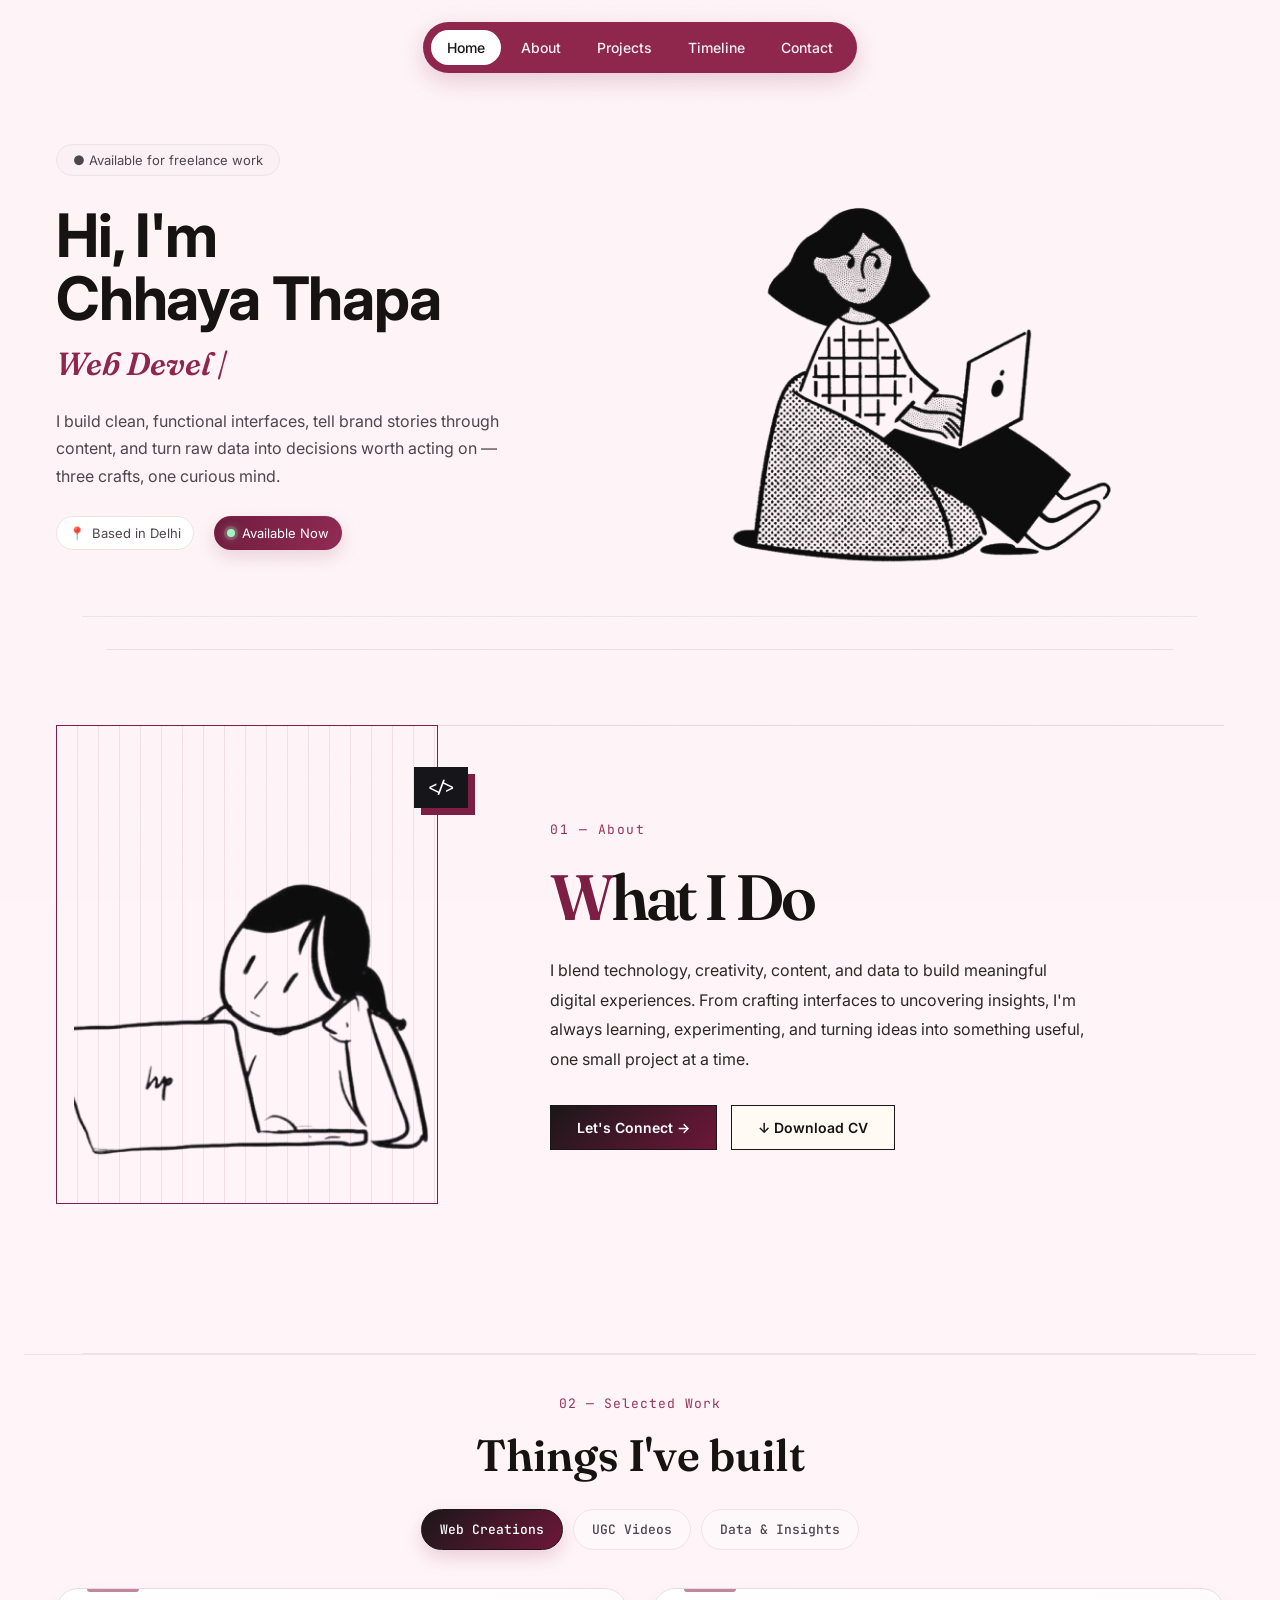
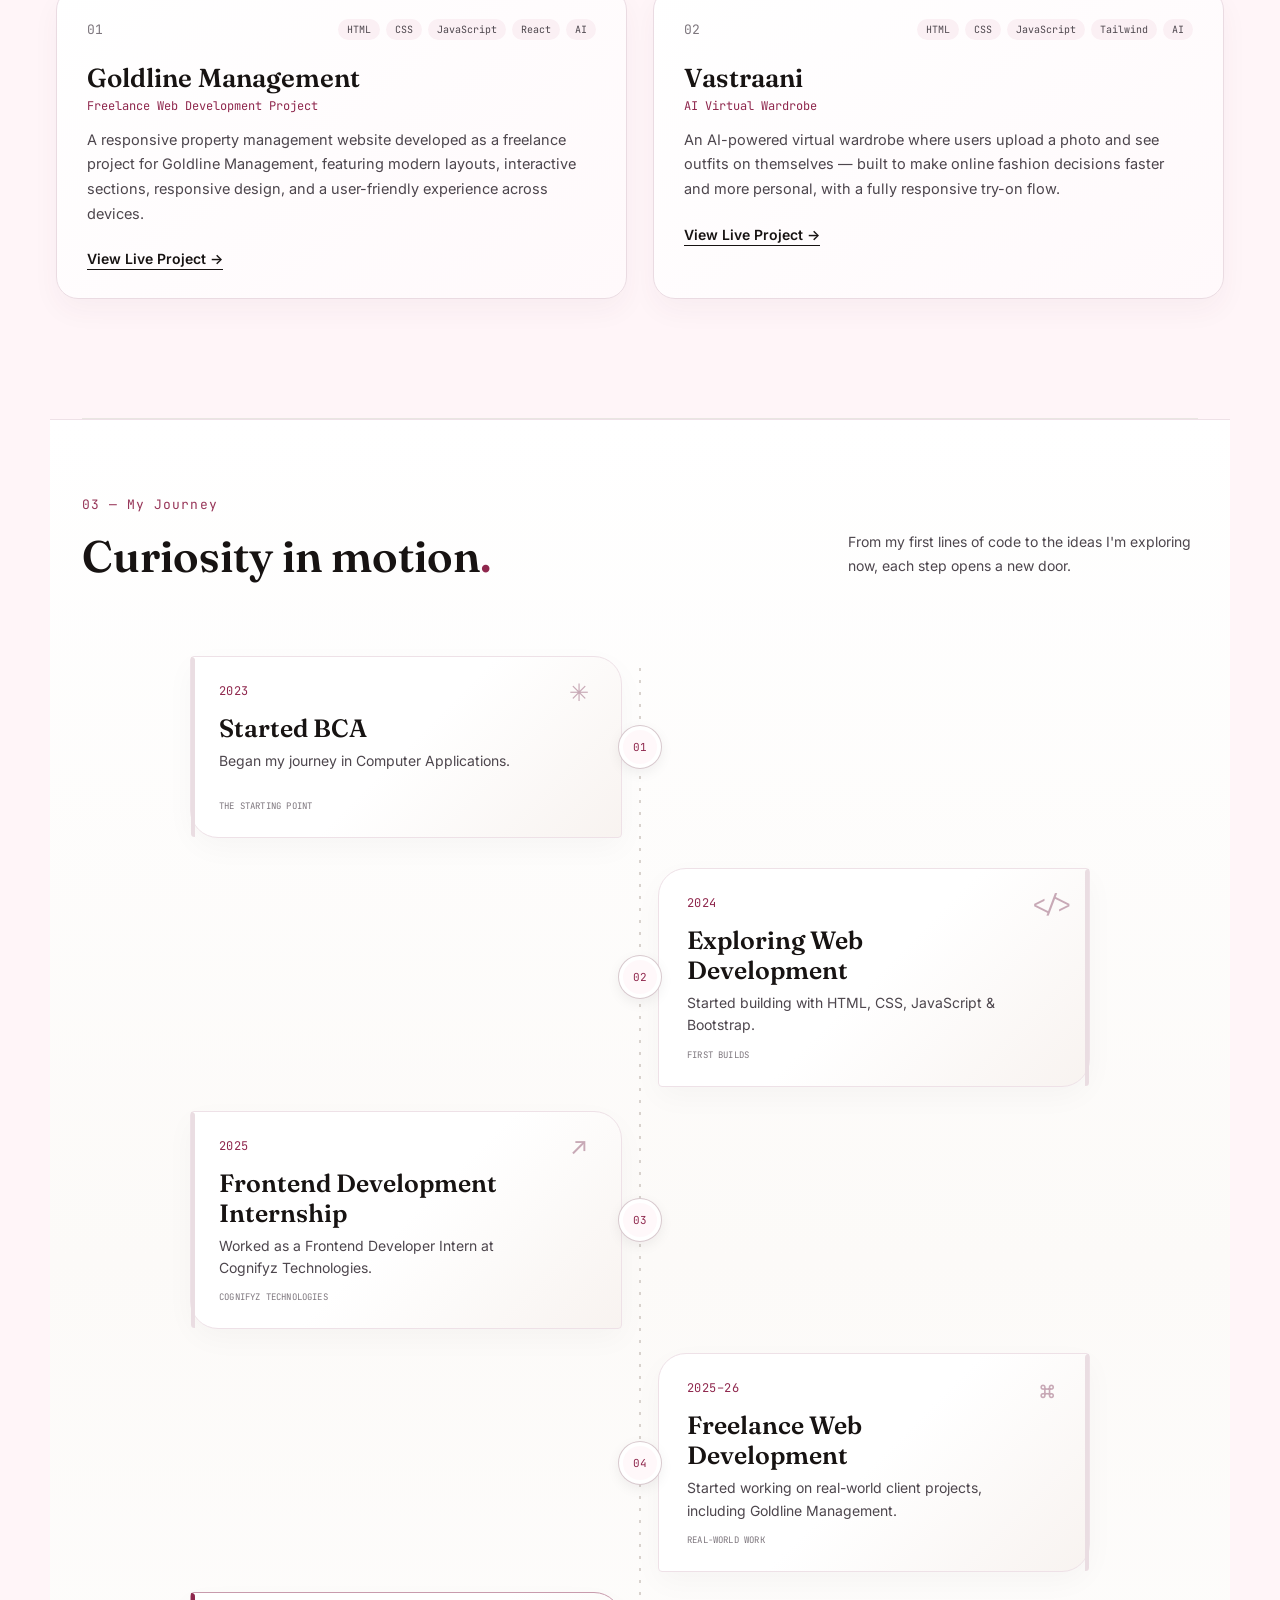
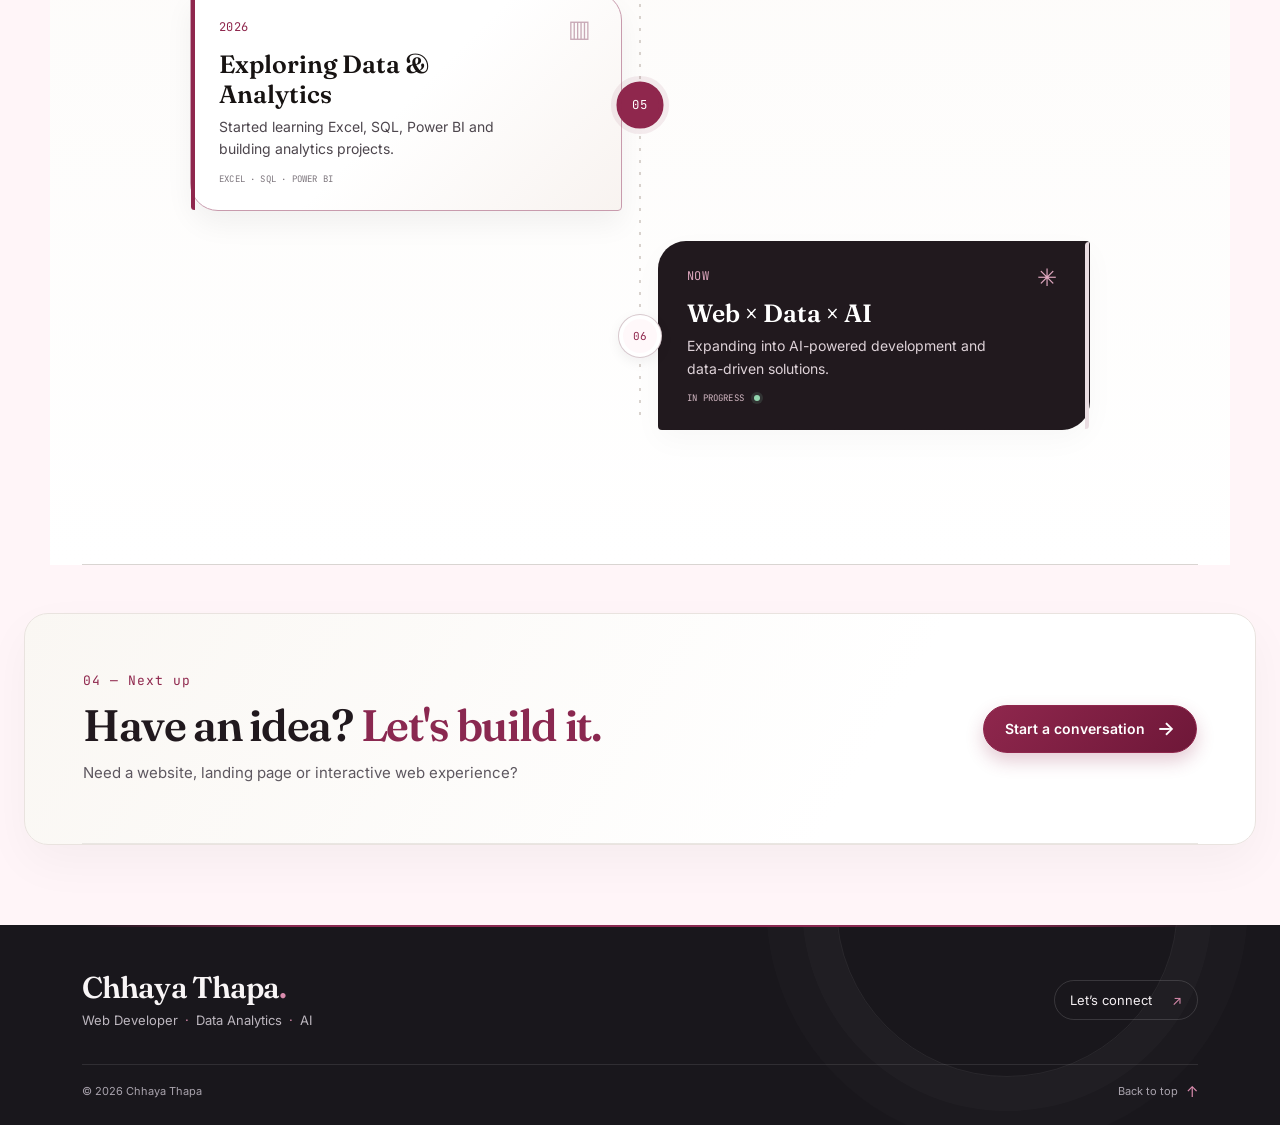
==== commit 3801235d: "Update WhatsApp link for availability contact" ====
--- a/index.html
+++ b/index.html
@@ -62,7 +62,7 @@
           </p>
           <div class="hero-meta">
             <a class="hero-meta-link" href="https://www.google.com/maps/search/?api=1&amp;query=Delhi%2C%20India" target="_blank" rel="noopener noreferrer" aria-label="Open Delhi in Google Maps"><span aria-hidden="true">&#128205;</span> Based in Delhi</a>
-            <a class="hero-meta-link" href="https://wa.me/918073522821" target="_blank" rel="noopener noreferrer" aria-label="Message Chhaya on WhatsApp: Available now"><span class="availability-dot" aria-hidden="true"></span> Available Now</a>
+            <a class="hero-meta-link" href="https://wa.me/918073528221" target="_blank" rel="noopener noreferrer" aria-label="Message Chhaya on WhatsApp: Available now"><span class="availability-dot" aria-hidden="true"></span> Available Now</a>
           </div>
         </div>
         <div class="hero-art">
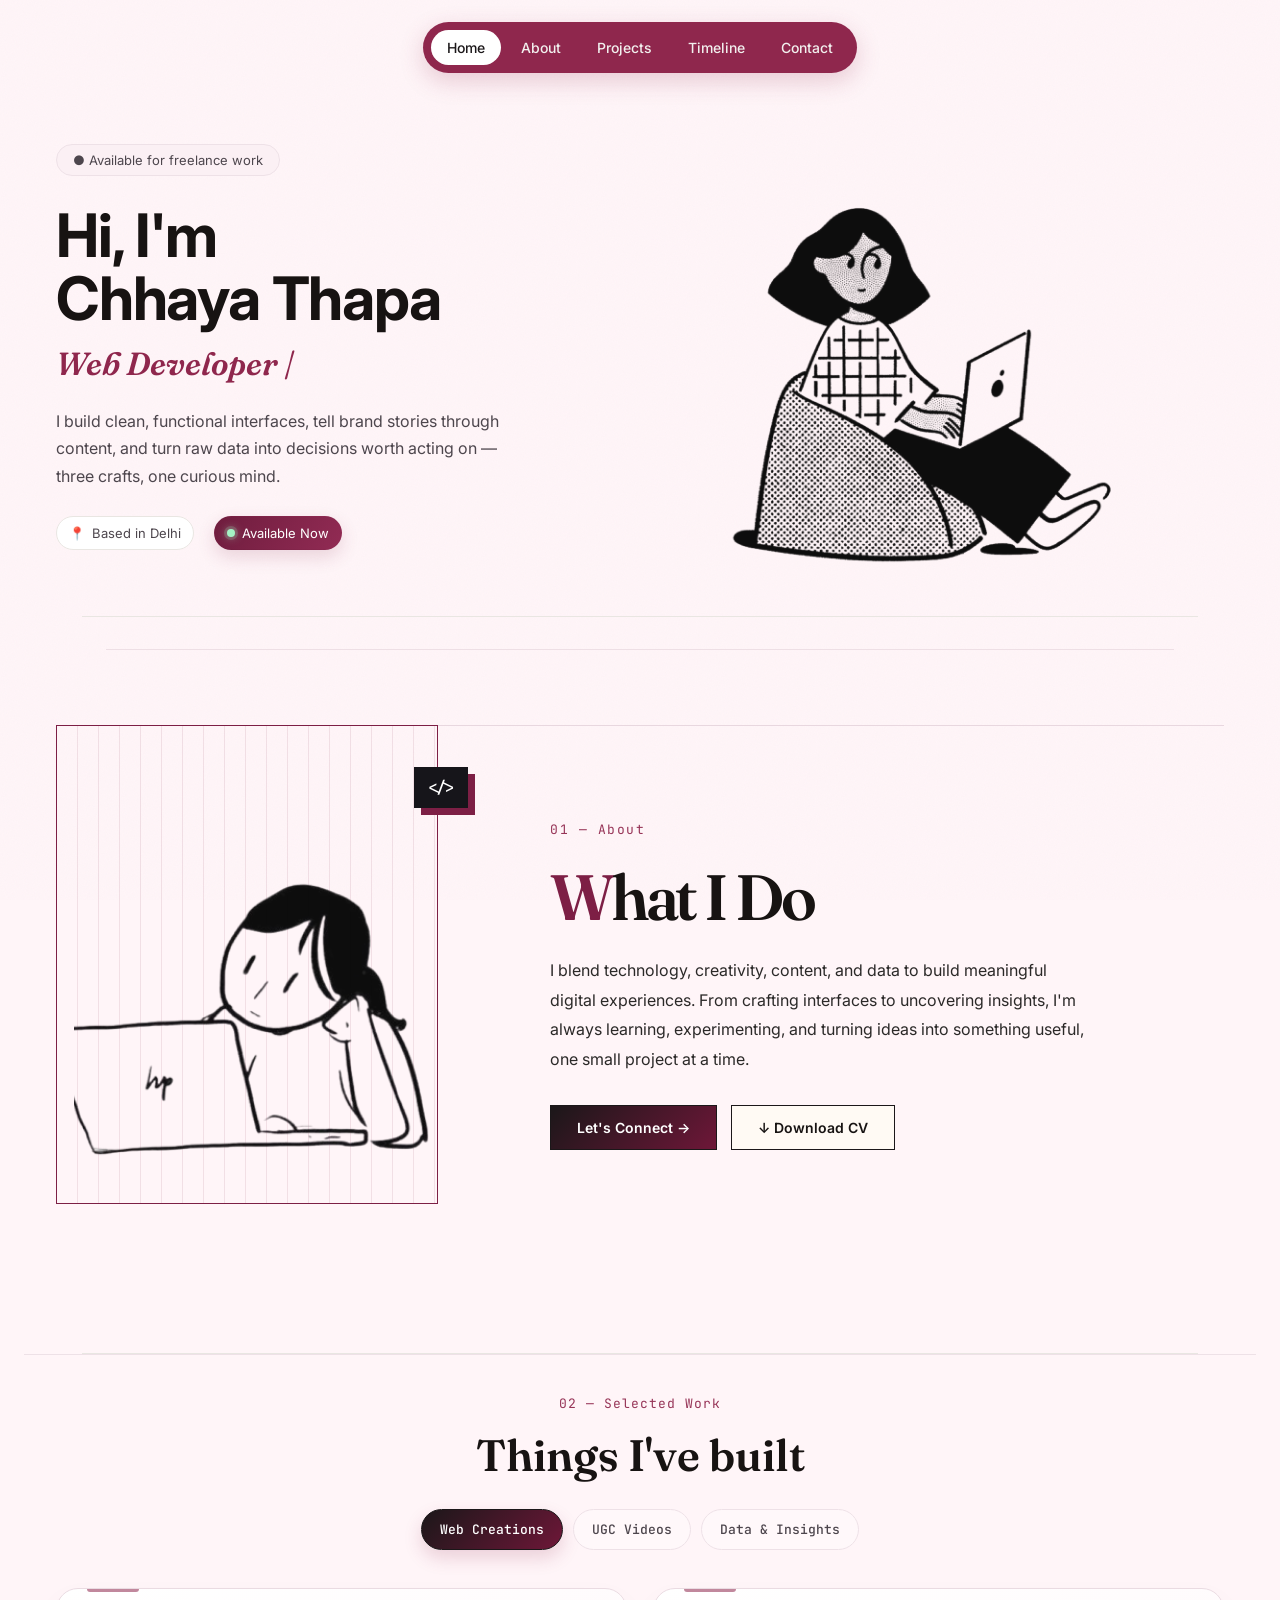
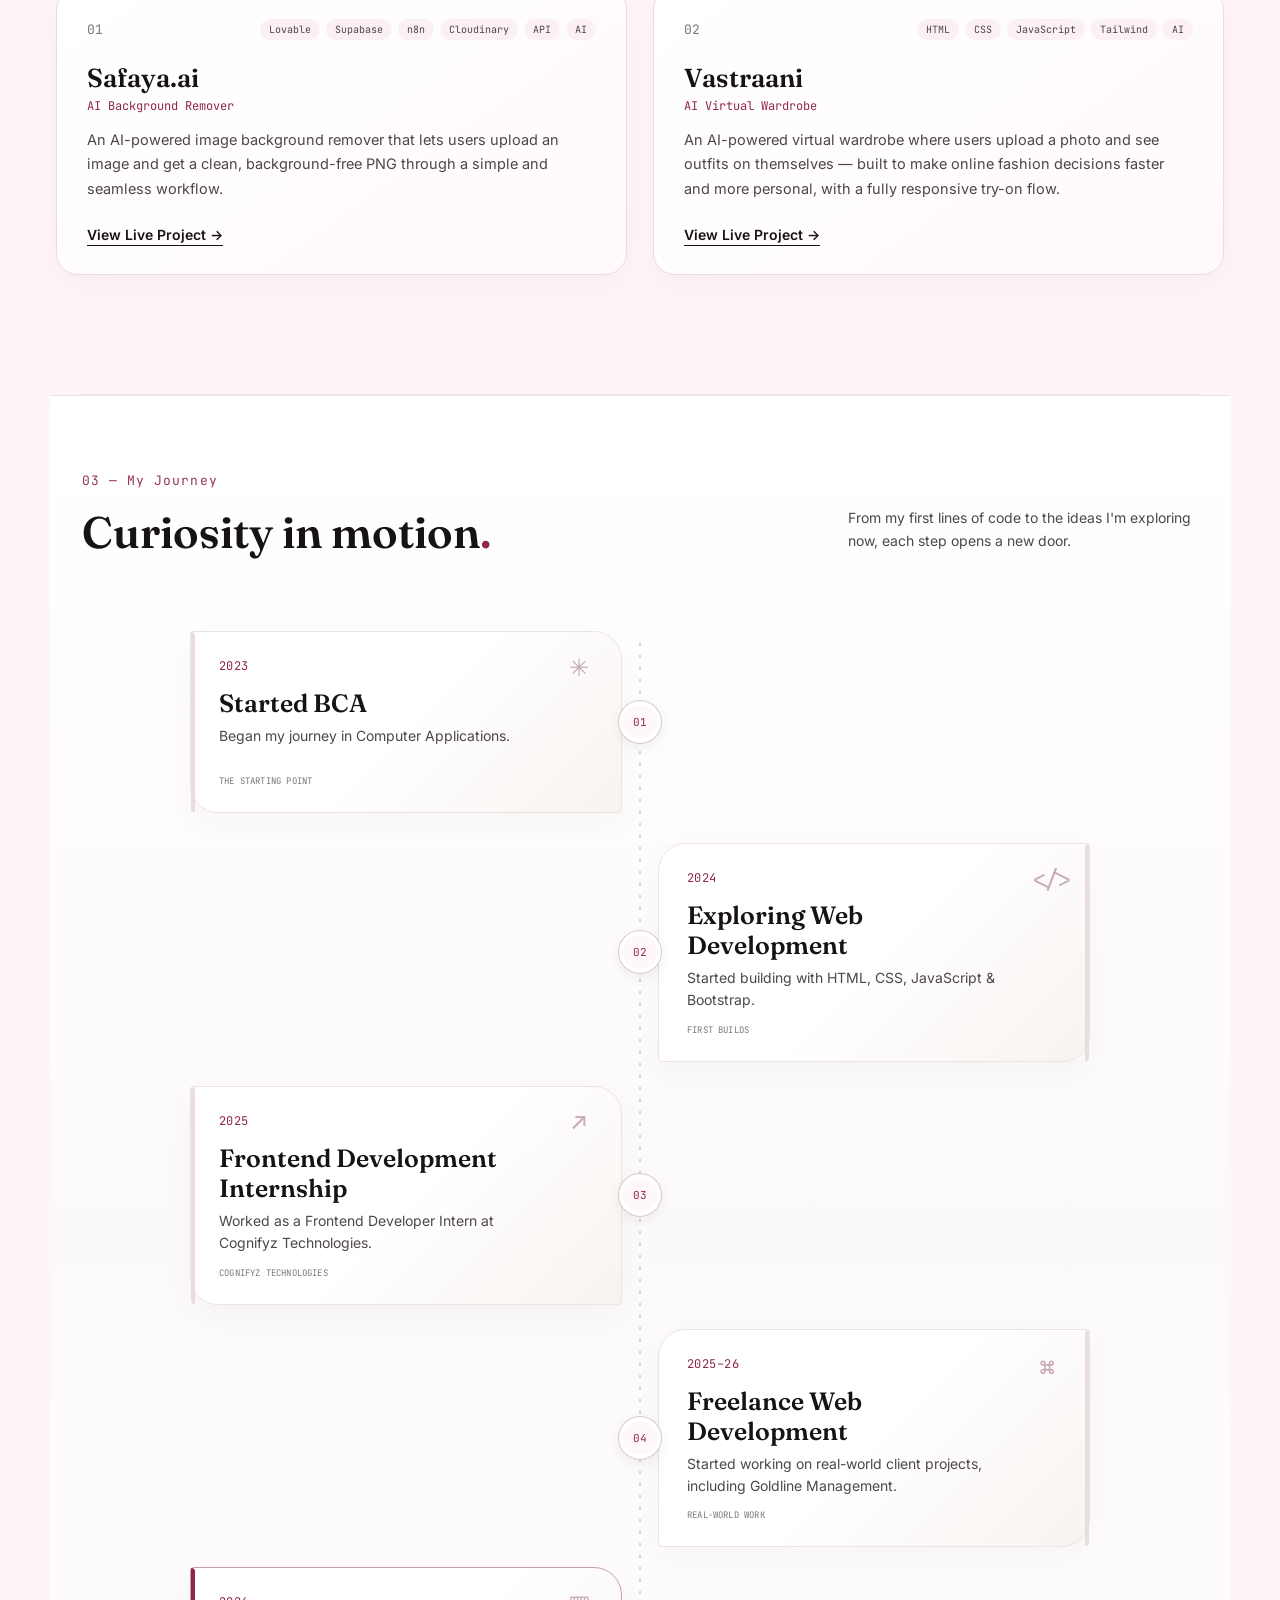
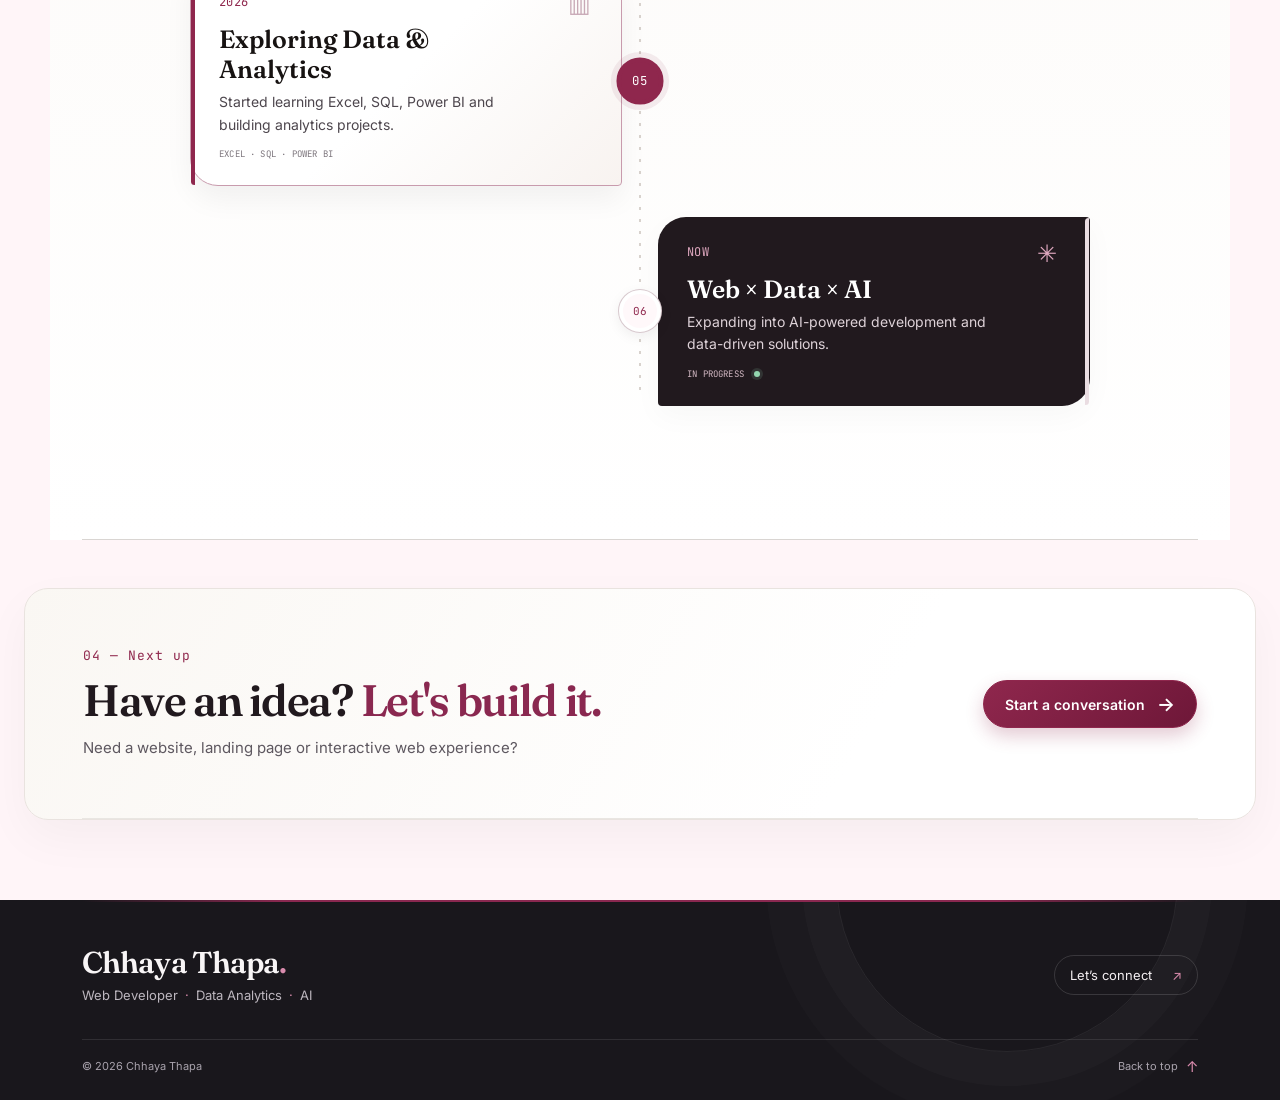
==== commit 448da484: "project changes" ====
--- a/index.html
+++ b/index.html
@@ -1,239 +1,307 @@
 <!DOCTYPE html>
 <html lang="en">
-  <head>
-    <meta charset="UTF-8" />
-    <meta name="viewport" content="width=device-width, initial-scale=1.0" />
-    <title>
-      Chhaya Thapa — Web Developer · Content Creator · Data Analyst
-    </title>
-    <link rel="preconnect" href="https://fonts.googleapis.com">
-    <link rel="preconnect" href="https://fonts.gstatic.com" crossorigin>
-    <link href="https://fonts.googleapis.com/css2?family=Fraunces:ital,opsz,wght@0,9..144,500;0,9..144,600;1,9..144,500;1,9..144,600&family=Inter:wght@400;500;600;700;800&family=JetBrains+Mono:wght@400;500&display=swap" rel="stylesheet">
-    <link rel="stylesheet" href="style.css" />
-  </head>
-  <body>
-    <div class="noise">
+
+<head>
+  <meta charset="UTF-8" />
+  <meta name="viewport" content="width=device-width, initial-scale=1.0" />
+  <title>
+    Chhaya Thapa — Web Developer · Content Creator · Data Analyst
+  </title>
+  <link rel="preconnect" href="https://fonts.googleapis.com">
+  <link rel="preconnect" href="https://fonts.gstatic.com" crossorigin>
+  <link
+    href="https://fonts.googleapis.com/css2?family=Fraunces:ital,opsz,wght@0,9..144,500;0,9..144,600;1,9..144,500;1,9..144,600&family=Inter:wght@400;500;600;700;800&family=JetBrains+Mono:wght@400;500&display=swap"
+    rel="stylesheet">
+  <link rel="stylesheet" href="style.css" />
+</head>
+
+<body>
+  <div class="noise">
+  </div>
+  <header class="nav-wrap">
+    <nav class="pill-nav">
+      <a href="#home" class="nav-link" data-section="home">
+        <span>
+          Home
+        </span>
+      </a>
+      <a href="#about" class="nav-link" data-section="about">
+        <span>
+          About
+        </span>
+      </a>
+      <a href="#projects" class="nav-link" data-section="projects">
+        <span>
+          Projects
+        </span>
+      </a>
+      <a href="#journey" class="nav-link" data-section="journey">
+        <span>Timeline</span>
+      </a>
+      <a href="#contact" class="nav-link" data-section="contact">
+        <span>Contact</span>
+      </a>
+    </nav>
+  </header>
+  <main>
+    <section id="home" class="hero">
+      <div class="hero-copy">
+        <span class="eyebrow">
+          ● Available for freelance work
+        </span>
+        <h1 class="hero-name">
+          Hi, I'm
+          <br>
+          Chhaya Thapa
+        </h1>
+        <p class="hero-role">
+          <span class="role-loop" id="roleLoop">
+          </span>
+          <span class="cursor">
+            |
+          </span>
+        </p>
+        <p class="hero-desc">
+          I build clean, functional interfaces, tell brand stories through content, and turn raw data into decisions
+          worth acting on — three crafts, one curious mind.
+        </p>
+        <div class="hero-meta">
+          <a class="hero-meta-link" href="https://www.google.com/maps/search/?api=1&amp;query=Delhi%2C%20India"
+            target="_blank" rel="noopener noreferrer" aria-label="Open Delhi in Google Maps"><span
+              aria-hidden="true">&#128205;</span> Based in Delhi</a>
+          <a class="hero-meta-link" href="https://wa.me/918073528221" target="_blank" rel="noopener noreferrer"
+            aria-label="Message Chhaya on WhatsApp: Available now"><span class="availability-dot"
+              aria-hidden="true"></span> Available Now</a>
+        </div>
+      </div>
+      <div class="hero-art">
+        <img src="assets/hero-photo.png" alt="Chhaya at her laptop" class="hero-photo" />
+      </div>
+    </section>
+    <section id="about" class="about">
+      <span class="about-rule" aria-hidden="true">
+      </span>
+      <div class="about-art">
+        <img src="assets/about-photo.png" alt="Chhaya working on her laptop" class="about-photo" />
+      </div>
+      <div class="about-copy">
+        <span class="eyebrow-line mono">
+          01 — About
+        </span>
+        <h2>
+          What I Do
+        </h2>
+        <p>
+          I blend technology, creativity, content, and data to build meaningful digital experiences. From crafting
+          interfaces to uncovering insights, I'm always learning, experimenting, and turning ideas into something
+          useful, one small project at a time.
+        </p>
+        <div class="about-cta">
+          <a href="contact.html" class="btn btn-primary">
+            Let's Connect →
+          </a>
+          <a href="assets/document/Chhayathapa.pdf" download class="btn btn-outline">
+            ↓ Download CV
+          </a>
+        </div>
+      </div>
+    </section>
+    <section id="projects" class="projects">
+      <span class="eyebrow-line mono center">02 — Selected Work</span>
+      <h2 class="section-heading center">Things I've built</h2>
+
+      <div class="project-tabs" role="tablist" aria-label="Project categories">
+        <button class="project-tab active" type="button" role="tab" aria-selected="true" aria-controls="web-creations"
+          id="web-tab" data-project-tab="web-creations">
+          Web Creations
+        </button>
+        <button class="project-tab" type="button" role="tab" aria-selected="false" aria-controls="ugc-videos"
+          id="ugc-tab" data-project-tab="ugc-videos">
+          UGC Videos
+        </button>
+        <button class="project-tab" type="button" role="tab" aria-selected="false" aria-controls="data-insights"
+          id="data-tab" data-project-tab="data-insights">
+          Data &amp; Insights
+        </button>
+      </div>
+
+      <div class="project-panel active" id="web-creations" role="tabpanel" aria-labelledby="web-tab">
+        <div class="project-grid">
+          <article class="project-card">
+            <div class="project-top">
+              <span class="project-index mono">01</span>
+              <div class="project-stack">
+                <span>Lovable</span>
+                <span>Supabase</span>
+                <span>n8n</span>
+                <span>Cloudinary</span>
+                <span>API</span>
+                <span>AI</span>
+              </div>
+            </div>
+            <h3>Safaya.ai</h3>
+            <p class="project-sub mono">AI Background Remover</p>
+            <p>
+              An AI-powered image background remover that lets users upload an image and get a clean, background-free
+              PNG through a simple and seamless workflow.
+            </p>
+            <a href="https://safaya-clear-cut.vercel.app/" target="_blank" rel="noopener" class="project-link">View Live
+              Project →</a>
+          </article>
+
+          <article class="project-card">
+            <div class="project-top">
+              <span class="project-index mono">02</span>
+              <div class="project-stack">
+                <span>HTML</span>
+                <span>CSS</span>
+                <span>JavaScript</span>
+                <span>Tailwind</span>
+                <span>AI</span>
+              </div>
+            </div>
+            <h3>Vastraani</h3>
+            <p class="project-sub mono">AI Virtual Wardrobe</p>
+            <p>
+              An AI-powered virtual wardrobe where users upload a photo and see outfits on themselves — built to make
+              online fashion decisions faster and more personal, with a fully responsive try-on flow.
+            </p>
+            <a href="https://deft-otter-4623ce.netlify.app/" target="_blank" rel="noopener" class="project-link">View
+              Live Project →</a>
+          </article>
+        </div>
+      </div>
+
+      <div class="project-panel" id="ugc-videos" role="tabpanel" aria-labelledby="ugc-tab" hidden>
+        <div class="video-grid">
+          <article class="video-card">
+            <video controls playsinline preload="metadata">
+              <source src="assets/videos/ugc-video-1.mp4" type="video/mp4" />
+              Your browser does not support video playback.
+            </video>
+            <div class="video-card-copy">
+              <h3>UGC Video 01</h3>
+
+            </div>
+          </article>
+
+          <article class="video-card">
+            <video controls playsinline preload="metadata">
+              <source src="assets/videos/ugc-video-2.mp4" type="video/mp4" />
+              Your browser does not support video playback.
+            </video>
+            <div class="video-card-copy">
+              <h3>UGC Video 02</h3>
+
+            </div>
+          </article>
+        </div>
+      </div>
+
+      <div class="project-panel" id="data-insights" role="tabpanel" aria-labelledby="data-tab" hidden>
+        <div class="coming-soon">
+          <div class="coming-soon-inner">
+            <span class="coming-soon-label">Coming soon</span>
+            <h3>Data &amp; Insights</h3>
+            <p>A focused collection of dashboards, analyses, and actionable stories is on its way.</p>
+          </div>
+        </div>
+      </div>
+    </section>
+    <section id="journey" class="journey" aria-labelledby="journey-heading">
+      <div class="journey-heading-row">
+        <div>
+          <span class="eyebrow-line mono">03 — My Journey</span>
+          <h2 id="journey-heading" class="section-heading">Curiosity in motion<span class="journey-period">.</span></h2>
+        </div>
+        <p class="journey-intro">From my first lines of code to the ideas I'm exploring now, each step opens a new door.
+        </p>
+      </div>
+      <div class="journey-track" aria-label="Career and learning timeline">
+        <article class="journey-item"><button class="journey-marker" type="button" aria-pressed="false"
+            aria-label="Highlight 2023, Started BCA">01</button>
+          <div class="journey-card"><span class="journey-year mono">2023</span><span class="journey-icon"
+              aria-hidden="true">✳</span>
+            <h3>Started BCA</h3>
+            <p>Began my journey in Computer Applications.</p><span class="journey-tag mono">The starting point</span>
+          </div>
+        </article>
+        <article class="journey-item"><button class="journey-marker" type="button" aria-pressed="false"
+            aria-label="Highlight 2024, Exploring Web Development">02</button>
+          <div class="journey-card"><span class="journey-year mono">2024</span><span class="journey-icon"
+              aria-hidden="true">&lt;/&gt;</span>
+            <h3>Exploring Web Development</h3>
+            <p>Started building with HTML, CSS, JavaScript &amp; Bootstrap.</p><span class="journey-tag mono">First
+              builds</span>
+          </div>
+        </article>
+        <article class="journey-item"><button class="journey-marker" type="button" aria-pressed="false"
+            aria-label="Highlight 2025, Frontend Development Internship">03</button>
+          <div class="journey-card"><span class="journey-year mono">2025</span><span class="journey-icon"
+              aria-hidden="true">↗</span>
+            <h3>Frontend Development Internship</h3>
+            <p>Worked as a Frontend Developer Intern at Cognifyz Technologies.</p><span
+              class="journey-tag mono">Cognifyz Technologies</span>
+          </div>
+        </article>
+        <article class="journey-item"><button class="journey-marker" type="button" aria-pressed="false"
+            aria-label="Highlight 2025 to 2026, Freelance Web Development">04</button>
+          <div class="journey-card"><span class="journey-year mono">2025–26</span><span class="journey-icon"
+              aria-hidden="true">⌘</span>
+            <h3>Freelance Web Development</h3>
+            <p>Started working on real-world client projects, including Goldline Management.</p><span
+              class="journey-tag mono">Real-world work</span>
+          </div>
+        </article>
+        <article class="journey-item"><button class="journey-marker" type="button" aria-pressed="false"
+            aria-label="Highlight 2026, Exploring Data and Analytics">05</button>
+          <div class="journey-card"><span class="journey-year mono">2026</span><span class="journey-icon"
+              aria-hidden="true">▥</span>
+            <h3>Exploring Data &amp; Analytics</h3>
+            <p>Started learning Excel, SQL, Power BI and building analytics projects.</p><span
+              class="journey-tag mono">Excel · SQL · Power BI</span>
+          </div>
+        </article>
+        <article class="journey-item journey-next is-current"><button class="journey-marker" type="button"
+            aria-pressed="true" aria-label="Highlight now, Web, Data, and AI">06</button>
+          <div class="journey-card"><span class="journey-year mono">NOW</span><span class="journey-icon journey-spark"
+              aria-hidden="true">✳</span>
+            <h3>Web × Data × AI</h3>
+            <p>Expanding into AI-powered development and data-driven solutions.</p><span class="journey-tag mono">In
+              progress <span class="live-dot"></span></span>
+          </div>
+        </article>
+      </div>
+    </section>
+    <section id="contact" class="contact-cta" aria-labelledby="contact-heading">
+      <div class="contact-copy">
+        <span class="eyebrow-line mono">04 — Next up</span>
+        <h2 id="contact-heading">Have an idea? <span>Let's build it.</span></h2>
+        <p>Need a website, landing page or interactive web experience?</p>
+      </div>
+      <a class="contact-open" href="contact.html">
+        Start a conversation <span aria-hidden="true">→</span>
+      </a>
+    </section>
+  </main>
+  <footer class="site-footer" aria-label="Portfolio footer">
+    <div class="footer-topline" aria-hidden="true"></div>
+    <div class="footer-main">
+      <div class="footer-brand">
+        <a class="footer-name" href="#home">Chhaya Thapa<span>.</span></a>
+        <p>Web Developer <i>·</i> Data Analytics <i>·</i> AI</p>
+      </div>
+      <nav class="footer-socials" aria-label="Contact links">
+        <a class="footer-social" href="contact.html">Let’s connect <span aria-hidden="true">↗</span></a>
+      </nav>
     </div>
-    <header class="nav-wrap">
-      <nav class="pill-nav">
-        <a href="#home" class="nav-link" data-section="home">
-          <span>
-            Home
-          </span>
-        </a>
-        <a href="#about" class="nav-link" data-section="about">
-          <span>
-            About
-          </span>
-        </a>
-        <a href="#projects" class="nav-link" data-section="projects">
-          <span>
-            Projects
-          </span>
-        </a>
-        <a href="#journey" class="nav-link" data-section="journey">
-          <span>Timeline</span>
-        </a>
-        <a href="#contact" class="nav-link" data-section="contact">
-          <span>Contact</span>
-        </a>
-      </nav>
-    </header>
-    <main>
-      <section id="home" class="hero">
-        <div class="hero-copy">
-          <span class="eyebrow">
-            ● Available for freelance work
-          </span>
-          <h1 class="hero-name">
-            Hi, I'm
-            <br>
-            Chhaya Thapa
-          </h1>
-          <p class="hero-role">
-            <span class="role-loop" id="roleLoop">
-            </span>
-            <span class="cursor">
-              |
-            </span>
-          </p>
-          <p class="hero-desc">
-            I build clean, functional interfaces, tell brand stories through content, and turn raw data into decisions worth acting on — three crafts, one curious mind.
-          </p>
-          <div class="hero-meta">
-            <a class="hero-meta-link" href="https://www.google.com/maps/search/?api=1&amp;query=Delhi%2C%20India" target="_blank" rel="noopener noreferrer" aria-label="Open Delhi in Google Maps"><span aria-hidden="true">&#128205;</span> Based in Delhi</a>
-            <a class="hero-meta-link" href="https://wa.me/918073528221" target="_blank" rel="noopener noreferrer" aria-label="Message Chhaya on WhatsApp: Available now"><span class="availability-dot" aria-hidden="true"></span> Available Now</a>
-          </div>
-        </div>
-        <div class="hero-art">
-          <img src="assets/hero-photo.png" alt="Chhaya at her laptop" class="hero-photo" />
-        </div>
-      </section>
-      <section id="about" class="about">
-        <span class="about-rule" aria-hidden="true">
-        </span>
-        <div class="about-art">
-          <img src="assets/about-photo.png" alt="Chhaya working on her laptop" class="about-photo" />
-        </div>
-        <div class="about-copy">
-          <span class="eyebrow-line mono">
-            01 — About
-          </span>
-          <h2>
-            What I Do
-          </h2>
-          <p>
-            I blend technology, creativity, content, and data to build meaningful digital experiences. From crafting interfaces to uncovering insights, I'm always learning, experimenting, and turning ideas into something useful, one small project at a time.
-          </p>
-          <div class="about-cta">
-            <a href="contact.html" class="btn btn-primary">
-              Let's Connect →
-            </a>
-            <a href="assets/document/Chhayathapa.pdf" download class="btn btn-outline">
-              ↓ Download CV
-            </a>
-          </div>
-        </div>
-      </section>
-<section id="projects" class="projects">
-        <span class="eyebrow-line mono center">02 — Selected Work</span>
-        <h2 class="section-heading center">Things I've built</h2>
-
-        <div class="project-tabs" role="tablist" aria-label="Project categories">
-          <button class="project-tab active" type="button" role="tab" aria-selected="true" aria-controls="web-creations" id="web-tab" data-project-tab="web-creations">
-            Web Creations
-          </button>
-          <button class="project-tab" type="button" role="tab" aria-selected="false" aria-controls="ugc-videos" id="ugc-tab" data-project-tab="ugc-videos">
-            UGC Videos
-          </button>
-          <button class="project-tab" type="button" role="tab" aria-selected="false" aria-controls="data-insights" id="data-tab" data-project-tab="data-insights">
-            Data &amp; Insights
-          </button>
-        </div>
-
-        <div class="project-panel active" id="web-creations" role="tabpanel" aria-labelledby="web-tab">
-          <div class="project-grid">
-            <article class="project-card">
-              <div class="project-top">
-                <span class="project-index mono">01</span>
-                <div class="project-stack">
-                  <span>HTML</span>
-                  <span>CSS</span>
-                  <span>JavaScript</span>
-                  <span>React</span>
-                  <span>AI</span>
-                </div>
-              </div>
-              <h3>Goldline Management</h3>
-              <p class="project-sub mono">Freelance Web Development Project</p>
-              <p>
-                A responsive property management website developed as a freelance project for Goldline Management, featuring modern layouts, interactive sections, responsive design, and a user-friendly experience across devices.
-              </p>
-              <a href="https://www.goldlinemanagement.com/" target="_blank" rel="noopener" class="project-link">View Live Project →</a>
-            </article>
-
-            <article class="project-card">
-              <div class="project-top">
-                <span class="project-index mono">02</span>
-                <div class="project-stack">
-                  <span>HTML</span>
-                  <span>CSS</span>
-                  <span>JavaScript</span>
-                  <span>Tailwind</span>
-                  <span>AI</span>
-                </div>
-              </div>
-              <h3>Vastraani</h3>
-              <p class="project-sub mono">AI Virtual Wardrobe</p>
-              <p>
-                An AI-powered virtual wardrobe where users upload a photo and see outfits on themselves — built to make online fashion decisions faster and more personal, with a fully responsive try-on flow.
-              </p>
-              <a href="https://deft-otter-4623ce.netlify.app/" target="_blank" rel="noopener" class="project-link">View Live Project →</a>
-            </article>
-          </div>
-        </div>
-
-        <div class="project-panel" id="ugc-videos" role="tabpanel" aria-labelledby="ugc-tab" hidden>
-          <div class="video-grid">
-            <article class="video-card">
-              <video controls playsinline preload="metadata">
-                <source src="assets/videos/ugc-video-1.mp4" type="video/mp4" />
-                Your browser does not support video playback.
-              </video>
-              <div class="video-card-copy">
-                <h3>UGC Video 01</h3>
-                
-              </div>
-            </article>
-
-            <article class="video-card">
-              <video controls playsinline preload="metadata">
-                <source src="assets/videos/ugc-video-2.mp4" type="video/mp4" />
-                Your browser does not support video playback.
-              </video>
-              <div class="video-card-copy">
-                <h3>UGC Video 02</h3>
-                
-              </div>
-            </article>
-          </div>
-        </div>
-
-        <div class="project-panel" id="data-insights" role="tabpanel" aria-labelledby="data-tab" hidden>
-          <div class="coming-soon">
-            <div class="coming-soon-inner">
-              <span class="coming-soon-label">Coming soon</span>
-              <h3>Data &amp; Insights</h3>
-              <p>A focused collection of dashboards, analyses, and actionable stories is on its way.</p>
-            </div>
-          </div>
-        </div>
-      </section>
-      <section id="journey" class="journey" aria-labelledby="journey-heading">
-        <div class="journey-heading-row">
-          <div>
-            <span class="eyebrow-line mono">03 — My Journey</span>
-            <h2 id="journey-heading" class="section-heading">Curiosity in motion<span class="journey-period">.</span></h2>
-          </div>
-          <p class="journey-intro">From my first lines of code to the ideas I'm exploring now, each step opens a new door.</p>
-        </div>
-        <div class="journey-track" aria-label="Career and learning timeline">
-          <article class="journey-item"><button class="journey-marker" type="button" aria-pressed="false" aria-label="Highlight 2023, Started BCA">01</button><div class="journey-card"><span class="journey-year mono">2023</span><span class="journey-icon" aria-hidden="true">✳</span><h3>Started BCA</h3><p>Began my journey in Computer Applications.</p><span class="journey-tag mono">The starting point</span></div></article>
-          <article class="journey-item"><button class="journey-marker" type="button" aria-pressed="false" aria-label="Highlight 2024, Exploring Web Development">02</button><div class="journey-card"><span class="journey-year mono">2024</span><span class="journey-icon" aria-hidden="true">&lt;/&gt;</span><h3>Exploring Web Development</h3><p>Started building with HTML, CSS, JavaScript &amp; Bootstrap.</p><span class="journey-tag mono">First builds</span></div></article>
-          <article class="journey-item"><button class="journey-marker" type="button" aria-pressed="false" aria-label="Highlight 2025, Frontend Development Internship">03</button><div class="journey-card"><span class="journey-year mono">2025</span><span class="journey-icon" aria-hidden="true">↗</span><h3>Frontend Development Internship</h3><p>Worked as a Frontend Developer Intern at Cognifyz Technologies.</p><span class="journey-tag mono">Cognifyz Technologies</span></div></article>
-          <article class="journey-item"><button class="journey-marker" type="button" aria-pressed="false" aria-label="Highlight 2025 to 2026, Freelance Web Development">04</button><div class="journey-card"><span class="journey-year mono">2025–26</span><span class="journey-icon" aria-hidden="true">⌘</span><h3>Freelance Web Development</h3><p>Started working on real-world client projects, including Goldline Management.</p><span class="journey-tag mono">Real-world work</span></div></article>
-          <article class="journey-item"><button class="journey-marker" type="button" aria-pressed="false" aria-label="Highlight 2026, Exploring Data and Analytics">05</button><div class="journey-card"><span class="journey-year mono">2026</span><span class="journey-icon" aria-hidden="true">▥</span><h3>Exploring Data &amp; Analytics</h3><p>Started learning Excel, SQL, Power BI and building analytics projects.</p><span class="journey-tag mono">Excel · SQL · Power BI</span></div></article>
-          <article class="journey-item journey-next is-current"><button class="journey-marker" type="button" aria-pressed="true" aria-label="Highlight now, Web, Data, and AI">06</button><div class="journey-card"><span class="journey-year mono">NOW</span><span class="journey-icon journey-spark" aria-hidden="true">✳</span><h3>Web × Data × AI</h3><p>Expanding into AI-powered development and data-driven solutions.</p><span class="journey-tag mono">In progress <span class="live-dot"></span></span></div></article>
-        </div>
-      </section>
-      <section id="contact" class="contact-cta" aria-labelledby="contact-heading">
-        <div class="contact-copy">
-          <span class="eyebrow-line mono">04 — Next up</span>
-          <h2 id="contact-heading">Have an idea? <span>Let's build it.</span></h2>
-          <p>Need a website, landing page or interactive web experience?</p>
-        </div>
-        <a class="contact-open" href="contact.html">
-          Start a conversation <span aria-hidden="true">→</span>
-        </a>
-      </section>
-    </main>
-    <footer class="site-footer" aria-label="Portfolio footer">
-      <div class="footer-topline" aria-hidden="true"></div>
-      <div class="footer-main">
-        <div class="footer-brand">
-          <a class="footer-name" href="#home">Chhaya Thapa<span>.</span></a>
-          <p>Web Developer <i>·</i> Data Analytics <i>·</i> AI</p>
-        </div>
-        <nav class="footer-socials" aria-label="Contact links">
-          <a class="footer-social" href="contact.html">Let’s connect <span aria-hidden="true">↗</span></a>
-        </nav>
-      </div>
-      <div class="footer-bottom">
-        <span>© 2026 Chhaya Thapa</span>
-        <a href="#home" class="footer-back-top">Back to top <span aria-hidden="true">↑</span></a>
-      </div>
-    </footer>
-    <script src="script.js">
-    </script>
-  </body>
-</html>
+    <div class="footer-bottom">
+      <span>© 2026 Chhaya Thapa</span>
+      <a href="#home" class="footer-back-top">Back to top <span aria-hidden="true">↑</span></a>
+    </div>
+  </footer>
+  <script src="script.js">
+  </script>
+</body>
+
+</html>
